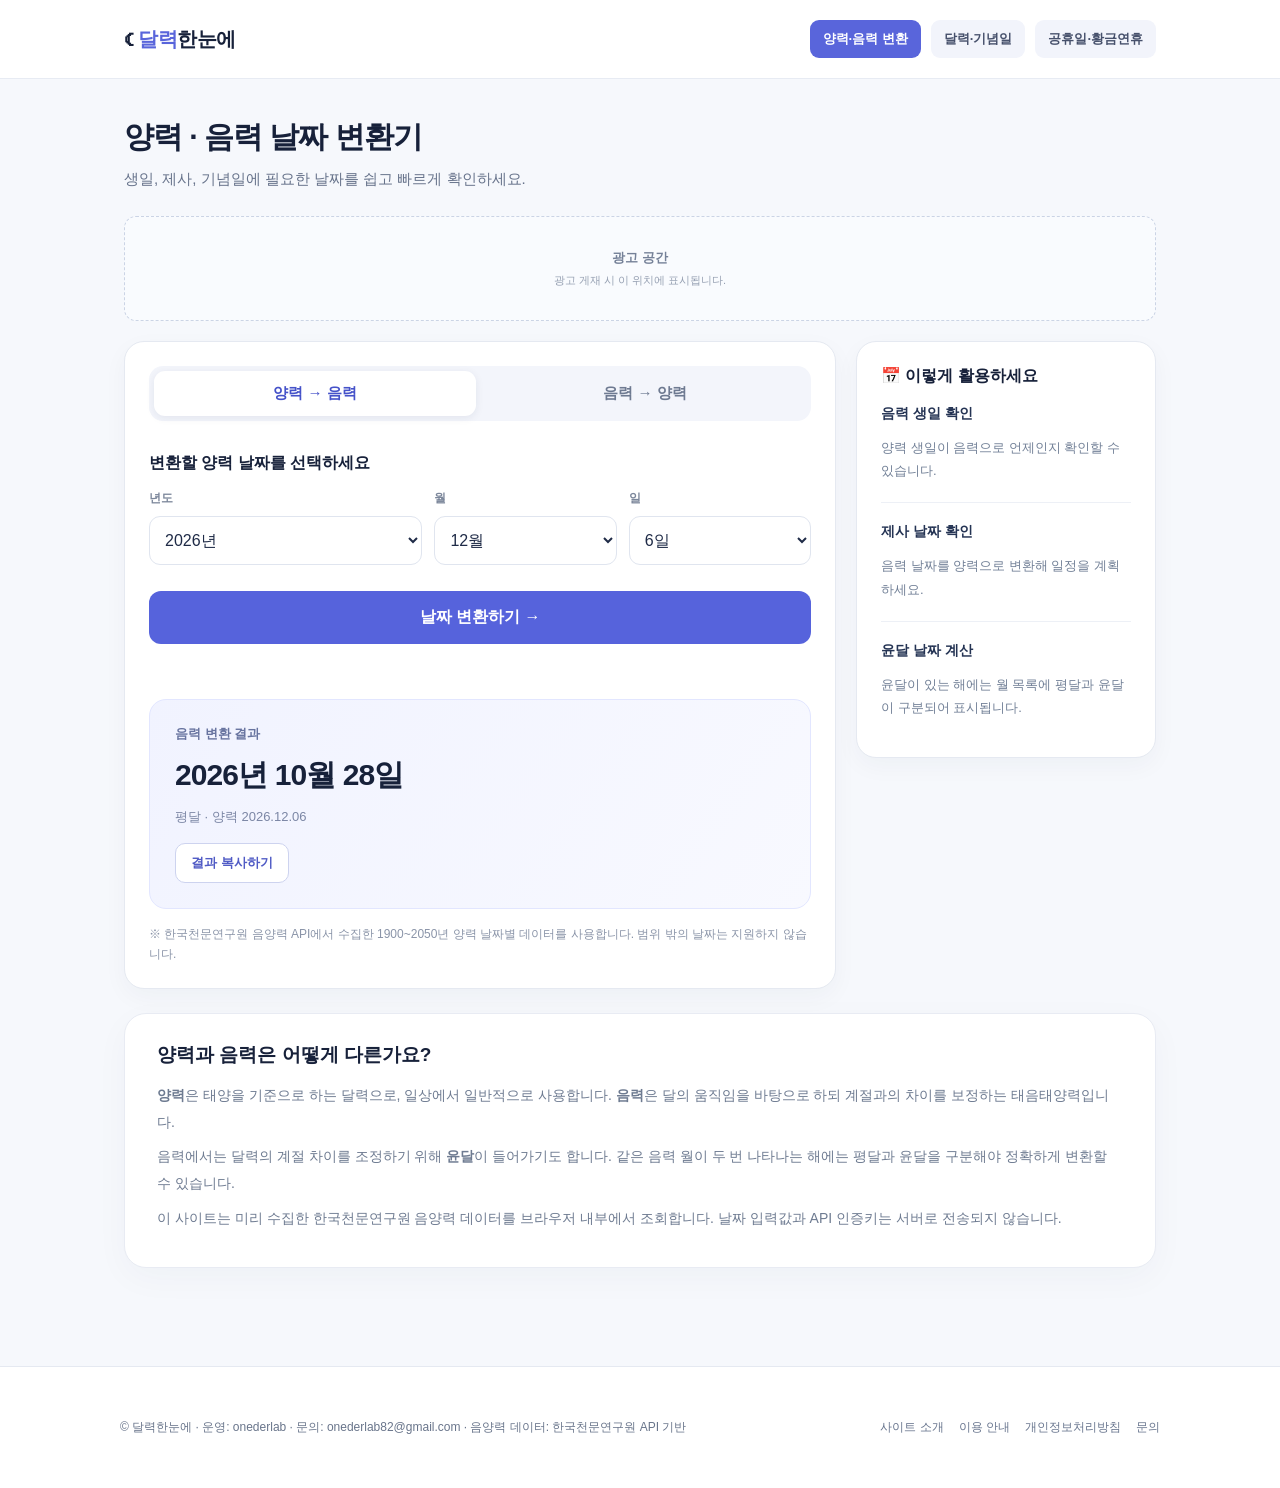
==== index.html @ ec9d04df "Add files via upload" ====
<!DOCTYPE html>

<html lang="ko"><head><meta charset="utf-8"/><meta content="width=device-width, initial-scale=1" name="viewport"/><meta content="#f6f8fc" name="theme-color"/><meta content="양력과 음력을 간편하게 변환하세요. 윤달을 포함한 음력 날짜 변환, 결과 복사 기능을 무료로 제공합니다." name="description"/><title>달력한눈에 | 양력 음력 변환기</title><link href="assets/index.css" rel="stylesheet"/><link href="assets/site-info.css" rel="stylesheet"/><link href="favicon.svg" rel="icon" type="image/svg+xml"/>
<meta content="website" property="og:type"/><meta content="ko_KR" property="og:locale"/><meta content="달력한눈에" property="og:site_name"/><meta content="달력한눈에 | 양력 음력 변환기" property="og:title"/><meta content="양력과 음력을 간편하게 변환하세요. 윤달을 포함한 음력 날짜 변환, 결과 복사 기능을 무료로 제공합니다." property="og:description"/><link href="assets/shared-layout.css" rel="stylesheet"/><link rel="stylesheet" href="assets/mobile.css"></head><body><header><div class="nav"><div class="brand">☾ <i>달력</i>한눈에</div><nav aria-label="사이트 메뉴" class="site-menu"><a aria-current="page" class="active" href="index.html">양력·음력 변환</a><a href="calendar.html">달력·기념일</a><a href="holidays.html">공휴일·황금연휴</a></nav></div></header><main><section class="hero"><h1>양력 · 음력 날짜 변환기</h1><p>생일, 제사, 기념일에 필요한 날짜를 쉽고 빠르게 확인하세요.</p></section><aside aria-label="광고 영역" class="demo-ad"><strong>광고 공간</strong><small>광고 게재 시 이 위치에 표시됩니다.</small></aside><div class="layout"><section class="panel"><div class="tabs"><button aria-pressed="true" class="active" id="solarTab" type="button">양력 → 음력</button><button aria-pressed="false" id="lunarTab" type="button">음력 → 양력</button></div><div class="section-label" id="inputTitle">변환할 양력 날짜를 선택하세요</div><div class="fields"><div class="field"><label for="year">년도</label><select id="year"></select></div><div class="field"><label for="month">월</label><select id="month"></select></div><div class="field"><label for="day">일</label><select id="day"></select></div></div><div aria-live="polite" class="leap-help" hidden="" id="monthHelp"></div><button class="primary" id="convert" type="button">날짜 변환하기 →</button><div class="error" id="error" role="alert"></div><div aria-live="polite" class="result"><div class="small" id="resultLabel">음력 변환 결과</div><div class="date" id="resultDate">날짜를 선택해 주세요</div><div class="sub" id="resultSub">공식 데이터에 기록된 날짜를 확인할 수 있습니다.</div><button class="copy" id="copy" type="button">결과 복사하기</button></div><div class="notice">※ 한국천문연구원 음양력 API에서 수집한 1900~2050년 양력 날짜별 데이터를 사용합니다. 범위 밖의 날짜는 지원하지 않습니다.</div></section><aside class="aside"><h3>📅 이렇게 활용하세요</h3><div class="fact">음력 생일 확인</div><p>양력 생일이 음력으로 언제인지 확인할 수 있습니다.</p><div class="line"></div><div class="fact">제사 날짜 확인</div><p>음력 날짜를 양력으로 변환해 일정을 계획하세요.</p><div class="line"></div><div class="fact">윤달 날짜 계산</div><p>윤달이 있는 해에는 월 목록에 평달과 윤달이 구분되어 표시됩니다.</p></aside></div><section class="info"><h2>양력과 음력은 어떻게 다른가요?</h2><p><strong>양력</strong>은 태양을 기준으로 하는 달력으로, 일상에서 일반적으로 사용합니다. <strong>음력</strong>은 달의 움직임을 바탕으로 하되 계절과의 차이를 보정하는 태음태양력입니다.</p><p>음력에서는 달력의 계절 차이를 조정하기 위해 <strong>윤달</strong>이 들어가기도 합니다. 같은 음력 월이 두 번 나타나는 해에는 평달과 윤달을 구분해야 정확하게 변환할 수 있습니다.</p><p>이 사이트는 미리 수집한 한국천문연구원 음양력 데이터를 브라우저 내부에서 조회합니다. 날짜 입력값과 API 인증키는 서버로 전송되지 않습니다.</p></section></main><footer class="site-footer"><div class="footer-inner"><span>© 달력한눈에 · 운영: onederlab · 문의: onederlab82@gmail.com · 음양력 데이터: 한국천문연구원 API 기반</span><nav aria-label="사이트 정보"><a href="about.html">사이트 소개</a><a href="guide.html">이용 안내</a><a href="privacy.html">개인정보처리방침</a><a href="contact.html">문의</a></nav></div></footer><script defer="True" src="assets/lunar-data.js"></script><script defer="True" src="assets/index.js"></script></body></html>
---- assets/index.css ----
:root{font-family:Pretendard,"Noto Sans KR",-apple-system,BlinkMacSystemFont,"Segoe UI",sans-serif;color:#17213a;background:#f6f8fc}*{box-sizing:border-box}body{margin:0}header{background:#fff;border-bottom:1px solid #e7ebf3}.nav{max-width:1020px;margin:auto;padding:18px 24px;display:flex;align-items:center;justify-content:space-between}.brand{font-size:20px;font-weight:850;letter-spacing:-.8px}.brand i{font-style:normal;color:#5965db}.tag{font-size:12px;color:#7c879e;background:#f2f4fb;padding:7px 11px;border-radius:99px}main{max-width:1020px;margin:auto;padding:54px 24px 90px}.eyebrow{color:#5965db;font-size:13px;font-weight:800;letter-spacing:1.5px}.hero{text-align:center}.hero h1{font-size:clamp(29px,4.4vw,45px);line-height:1.25;letter-spacing:-1.7px;margin:14px 0}.hero p{color:#748096;margin:0 0 36px;font-size:15px}.layout{display:grid;grid-template-columns:minmax(0,1fr) 270px;gap:22px}.panel,.aside,.info{background:white;border:1px solid #e8ebf3;border-radius:22px;box-shadow:0 10px 34px rgba(35,46,88,.035)}.panel{padding:30px}.tabs{display:flex;gap:8px;padding:5px;background:#f3f5fb;border-radius:14px}.tabs button{flex:1;border:0;background:transparent;color:#6e7a91;font-size:15px;font-weight:750;padding:13px 8px;border-radius:11px;cursor:pointer}.tabs button.active{background:#fff;color:#4552c9;box-shadow:0 2px 9px rgba(31,41,77,.08)}.section-label{font-weight:800;font-size:16px;margin:32px 0 16px}.fields{display:grid;grid-template-columns:1.5fr 1fr 1fr;gap:12px}.field label{display:block;font-size:12px;color:#7c879b;font-weight:700;margin-bottom:9px}.field select,.field input{width:100%;border:1px solid #e0e5ef;background:#fff;border-radius:11px;padding:14px 11px;color:#1f2b47;font-size:16px;outline:none}.field select:focus,.field input:focus{border-color:#6873e8;box-shadow:0 0 0 3px #e8eafd}.options[hidden]{display:none!important}.options{margin-top:18px;display:flex;gap:10px;align-items:center;color:#5b6780;font-size:14px}.leap-help{margin-top:8px;font-size:12px;color:#7b86a5}.leap-help[hidden]{display:none!important}.options input{accent-color:#5965db;width:17px;height:17px}.primary{width:100%;background:#5663dc;border:0;border-radius:12px;padding:16px;color:white;font-size:16px;font-weight:800;cursor:pointer;margin-top:26px}.primary:hover{background:#4652c8}.result{background:linear-gradient(125deg,#f1f3ff,#f8f9ff);border:1px solid #e2e6ff;border-radius:17px;padding:25px;margin-top:24px}.result .small{font-size:13px;color:#6874a0;font-weight:700}.result .date{font-size:clamp(23px,3vw,30px);font-weight:850;letter-spacing:-.9px;margin:12px 0}.result .sub{font-size:13px;color:#7b86a5}.copy{border:1px solid #cdd3ef;color:#505bc5;background:#fff;padding:10px 15px;border-radius:10px;font-weight:700;margin-top:17px;cursor:pointer}.aside{padding:24px}.aside h3{margin:0 0 18px;font-size:16px}.aside p{font-size:13px;line-height:1.8;color:#728097}.aside .line{height:1px;background:#edf0f6;margin:20px 0}.aside .fact{font-weight:800;color:#253454;font-size:14px}.ad{margin-top:24px;border:1px dashed #d5dce8;background:#fafbfe;border-radius:12px;padding:30px 8px;text-align:center;color:#a1aabb;font-size:12px}.info{margin-top:24px;padding:28px 32px}.info h2{font-size:19px;margin:0 0 14px}.info p{font-size:14px;line-height:1.9;color:#6e7b91;margin:8px 0}.notice{font-size:12px;color:#8a94a8;margin-top:15px;line-height:1.7}.error{color:#c13b48;font-size:13px;margin-top:13px;min-height:18px}footer{text-align:center;color:#a1aabb;font-size:12px;padding:28px}@media(max-width:740px){main{padding:36px 16px 60px}.nav{padding:16px}.layout{grid-template-columns:1fr}.panel{padding:20px}.aside{padding:22px}.hero p{font-size:13px}.fields{gap:7px}.field select,.field input{padding:13px 6px;font-size:15px}.tag{display:none}}

.site-menu{display:flex;gap:10px;flex-wrap:wrap}.site-menu a{color:#47516c;text-decoration:none;font-size:13px;font-weight:700;padding:9px 11px;border-radius:9px;background:#f2f4fb}.site-menu a:hover{background:#e5eafa}@media(max-width:650px){.nav{flex-wrap:wrap;gap:10px}.site-menu{width:100%}}
---- assets/site-info.css ----
.site-footer{margin-top:28px;background:#fff;border-top:1px solid #e5e9f1;color:#69758b;font-size:12px}
.footer-inner{max-width:1080px;margin:auto;padding:24px 20px;display:flex;align-items:center;justify-content:space-between;gap:15px;flex-wrap:wrap}
.site-footer nav{display:flex;gap:15px;flex-wrap:wrap}.site-footer a{color:#68758e;text-decoration:none}.site-footer a:hover{text-decoration:underline;color:#4856c7}
.demo-ad{margin:20px 0;border:1px dashed #cbd4e5;border-radius:12px;background:#f9fbfe;min-height:105px;display:flex;align-items:center;justify-content:center;flex-direction:column;gap:6px;color:#758198;font-size:13px;text-align:center;padding:16px}
.demo-ad small{font-size:11px;color:#96a0b2}.info-page{max-width:880px;margin:38px auto 72px;padding:0 20px}
.info-page article{background:#fff;border:1px solid #e5e9f1;border-radius:18px;padding:30px;line-height:1.85;color:#35425b}
.info-page h1{margin:0 0 10px;font-size:29px;color:#17213a}.info-page h2{margin-top:30px;font-size:19px;color:#1c2b4a}
.info-page p,.info-page li{font-size:15px}.info-page .notice{background:#f4f6ff;border-radius:10px;padding:12px 16px;font-size:13px;color:#5965a0}
.info-page a{color:#4856c7}@media(max-width:600px){.info-page article{padding:20px}.info-page h1{font-size:24px}}
---- assets/shared-layout.css ----
/* Shared design tokens and geometry across both tools */
:root{--site-width:1080px;--site-accent:#5965db;--site-border:#e5e9f1;--site-card-radius:20px}
header .nav{width:100%;max-width:var(--site-width);margin:0 auto;padding:18px 24px;min-height:78px;display:flex;align-items:center;justify-content:space-between;gap:16px;flex-wrap:wrap}
header .brand{font-size:20px;font-weight:850;letter-spacing:-.6px;white-space:nowrap}
header .site-menu{display:flex;gap:10px;align-items:center;flex-wrap:wrap}
header .site-menu a{display:inline-flex;align-items:center;justify-content:center;text-decoration:none;color:#47516c;font-size:13px;font-weight:700;padding:10px 13px;background:#f2f4fb;border-radius:9px;min-height:38px;transition:background .15s,color .15s}
header .site-menu a:hover{background:#e6eafd}
header .site-menu a.active,header .site-menu a[aria-current="page"]{color:#fff;background:var(--site-accent)}
main{width:100%;max-width:var(--site-width);margin:0 auto;padding:38px 24px 70px}
main .hero,main .intro{text-align:left;margin:0 0 24px}
main .hero h1,main .intro h1{font-size:30px;line-height:1.3;letter-spacing:-1px;margin:0 0 10px;font-weight:850}
main .hero p,main .intro p{font-size:15px;color:#67738b;line-height:1.7;margin:0}
main .layout{display:grid;grid-template-columns:minmax(0,1fr) 300px;gap:20px;align-items:start}
main .panel,main .aside,main .side{border-radius:var(--site-card-radius);border:1px solid var(--site-border);box-shadow:0 8px 25px #1a31500a}
main .panel{padding:24px}
main .aside,main .side{padding:24px}
.site-footer .footer-inner{max-width:var(--site-width)}
@media(max-width:800px){main .layout{grid-template-columns:minmax(0,1fr)}}
@media(max-width:600px){header .nav{padding:14px 16px;gap:12px}header .site-menu{width:100%}header .site-menu a{flex:1;padding:10px 8px}main{padding:28px 16px 55px}main .panel,main .aside,main .side{padding:17px}main .hero h1,main .intro h1{font-size:26px}}

/* v6: one global visual system, applied after page-specific CSS. */
:root{font-family:Pretendard,"Noto Sans KR",-apple-system,BlinkMacSystemFont,"Segoe UI",sans-serif;color:#17213a;background:#f6f8fc}
*,*::before,*::after{box-sizing:border-box}
html{font-family:inherit}body{margin:0;font-family:inherit;color:#17213a;background:#f6f8fc}
header{background:#fff;border-bottom:1px solid #e7ebf3}
header .nav{max-width:1080px;padding:18px 24px;min-height:78px;gap:16px}
header .brand{font-family:inherit;font-size:20px;font-weight:850;letter-spacing:-.6px;line-height:1.3}
header .brand i{font-style:normal;color:#5965db}
header .site-menu{gap:10px}
header .site-menu a{font-family:inherit;font-size:13px;font-weight:700;padding:10px 13px;min-height:38px;line-height:18px}
main,main.holidays-page{display:block;width:100%;max-width:1080px;margin:0 auto;padding:38px 24px 70px}
main .hero,main .intro,main.holidays-page .intro{margin:0 0 24px;text-align:left}
main .hero h1,main .intro h1,main.holidays-page .intro h1{font-family:inherit;font-size:30px;line-height:1.3;letter-spacing:-1px;margin:0 0 10px;font-weight:850}
main .hero p,main .intro p,main.holidays-page .intro p{font-family:inherit;font-size:15px;color:#67738b;line-height:1.7;margin:0}
main .panel,main.holidays-page .panel{background:#fff;border:1px solid #e5e9f1;border-radius:20px;box-shadow:0 8px 25px #1a31500a;padding:24px}
main.holidays-page>.panel{margin-bottom:20px}
main.holidays-page>.notice{margin:0 0 20px}
main.holidays-page .holiday-ad{margin:0 0 20px;min-height:105px}
.site-footer{font-family:inherit}
@media(max-width:600px){header .nav{padding:14px 16px;gap:12px}header .site-menu{width:100%}header .site-menu a{flex:1;padding:10px 8px}main,main.holidays-page{padding:28px 16px 55px}main .panel,main.holidays-page .panel{padding:17px}main .hero h1,main .intro h1,main.holidays-page .intro h1{font-size:26px}}
---- assets/mobile.css ----
/* v9 mobile responsiveness: loaded after shared-layout.css on every page */
html{overflow-x:clip;-webkit-text-size-adjust:100%}
body{min-width:0;overflow-wrap:break-word}
img,svg,canvas{max-width:100%}
button,select,input{max-width:100%}
button,select{touch-action:manipulation}
:focus-visible{outline:3px solid #5965db;outline-offset:2px}
@media(max-width:800px){
 main .layout{grid-template-columns:minmax(0,1fr)}
 .footer-inner{align-items:flex-start}
}
@media(max-width:600px){
 header .nav{padding:12px 14px;min-height:0;gap:12px}
 header .brand{font-size:19px}
 header .site-menu{display:grid;grid-template-columns:repeat(3,minmax(0,1fr));gap:6px;width:100%;align-items:stretch}
 header .site-menu a{min-width:0;padding:10px 4px;min-height:44px;font-size:clamp(10px,2.75vw,12px);line-height:1.35;text-align:center;white-space:normal}
 main,main.holidays-page{padding:24px 12px 48px}
 main .hero,main .intro,main.holidays-page .intro{margin-bottom:18px}
 main .hero h1,main .intro h1,main.holidays-page .intro h1{font-size:clamp(23px,6vw,27px);letter-spacing:-.7px}
 main .hero p,main .intro p,main.holidays-page .intro p{font-size:13px}
 main .panel,main.holidays-page .panel,main .aside,main .side{padding:16px;border-radius:15px}
 main .layout{gap:14px}
 .demo-ad,main.holidays-page .holiday-ad{margin:16px 0;min-height:76px;padding:12px}
 .footer-inner{padding:20px 14px;gap:12px;line-height:1.7}
 .footer-inner nav{display:flex;flex-wrap:wrap;gap:9px 14px}
 /* Converter */
 .fields{grid-template-columns:minmax(0,1.35fr) minmax(0,1fr) minmax(0,1fr);gap:7px}
 .field{min-width:0}
 .field select,.field input{min-width:0;width:100%;font-size:16px;padding:12px 5px}
 .field label{margin-bottom:6px}
 .tabs button{min-width:0;font-size:13px;padding:12px 5px;min-height:44px}
 .section-label{margin:22px 0 12px;font-size:14px}
 .primary{min-height:46px}
 .result{padding:18px 14px;margin-top:18px}
 .result .date{font-size:clamp(19px,5.5vw,26px);overflow-wrap:anywhere}
 .info{padding:19px 16px;margin-top:16px}
 /* Calendar: preserve seven columns while making text readable */
 .toolbar{display:flex;flex-direction:column;align-items:stretch;gap:12px}
 .months{width:100%;justify-content:space-between;gap:4px}
 .date-jump{min-width:0;justify-content:center;gap:5px}
 .date-jump select{font-size:14px;padding:9px 5px;min-width:0;max-width:112px}
 .months>button{min-width:40px;min-height:44px;padding:8px 10px;flex-shrink:0}
 .controls{justify-content:space-between;width:100%}
 .controls button,.controls select{min-height:44px}
 .weekdays,.days{gap:2px}
 .weekday{font-size:11px;padding:8px 0}
 .day,.empty{min-width:0;min-height:76px;border-radius:6px}
 .day{padding:5px 3px;gap:3px;overflow:hidden}
 .day.selected{padding:4px 2px}
 .day .main-date{font-size:13px}
 .day .sub-date{font-size:9px;line-height:1.15;overflow-wrap:anywhere}
 .day .event-tag{font-size:9px;padding:2px;line-height:1.2}
 .holiday-tag{font-size:9px;line-height:1.15;overflow-wrap:anywhere}
 .all-events-list{grid-template-columns:minmax(0,1fr)}
 .all-event{min-width:0;padding:10px;flex-wrap:wrap}
 .all-event-actions{flex-wrap:wrap}
 /* Holiday overview */
 .holiday-head{gap:10px;align-items:flex-start}
 .holiday-summary{font-size:13px}
 .gold-grid,.month-grid{grid-template-columns:minmax(0,1fr)}
 .gold-card,.month-card{min-width:0;padding:14px}
 .gold-card h3{font-size:17px}
 .gold-card .range{font-size:13px;overflow-wrap:anywhere}
 .section-heading h2{font-size:19px}
 .info-page{margin:22px auto 45px;padding:0 12px}
 .info-page article{padding:18px 15px}
}
@media(max-width:360px){
 header .site-menu a{font-size:10px;padding:9px 2px}
 main,main.holidays-page{padding-left:9px;padding-right:9px}
 main .panel,main.holidays-page .panel{padding:11px}
 .day,.empty{min-height:72px}
 .day .main-date{font-size:12px}
 .day .sub-date,.holiday-tag{font-size:8px}
 .date-jump select{max-width:100px;padding:8px 3px}
}
@media(prefers-reduced-motion:reduce){*,*::before,*::after{scroll-behavior:auto!important;transition:none!important}}
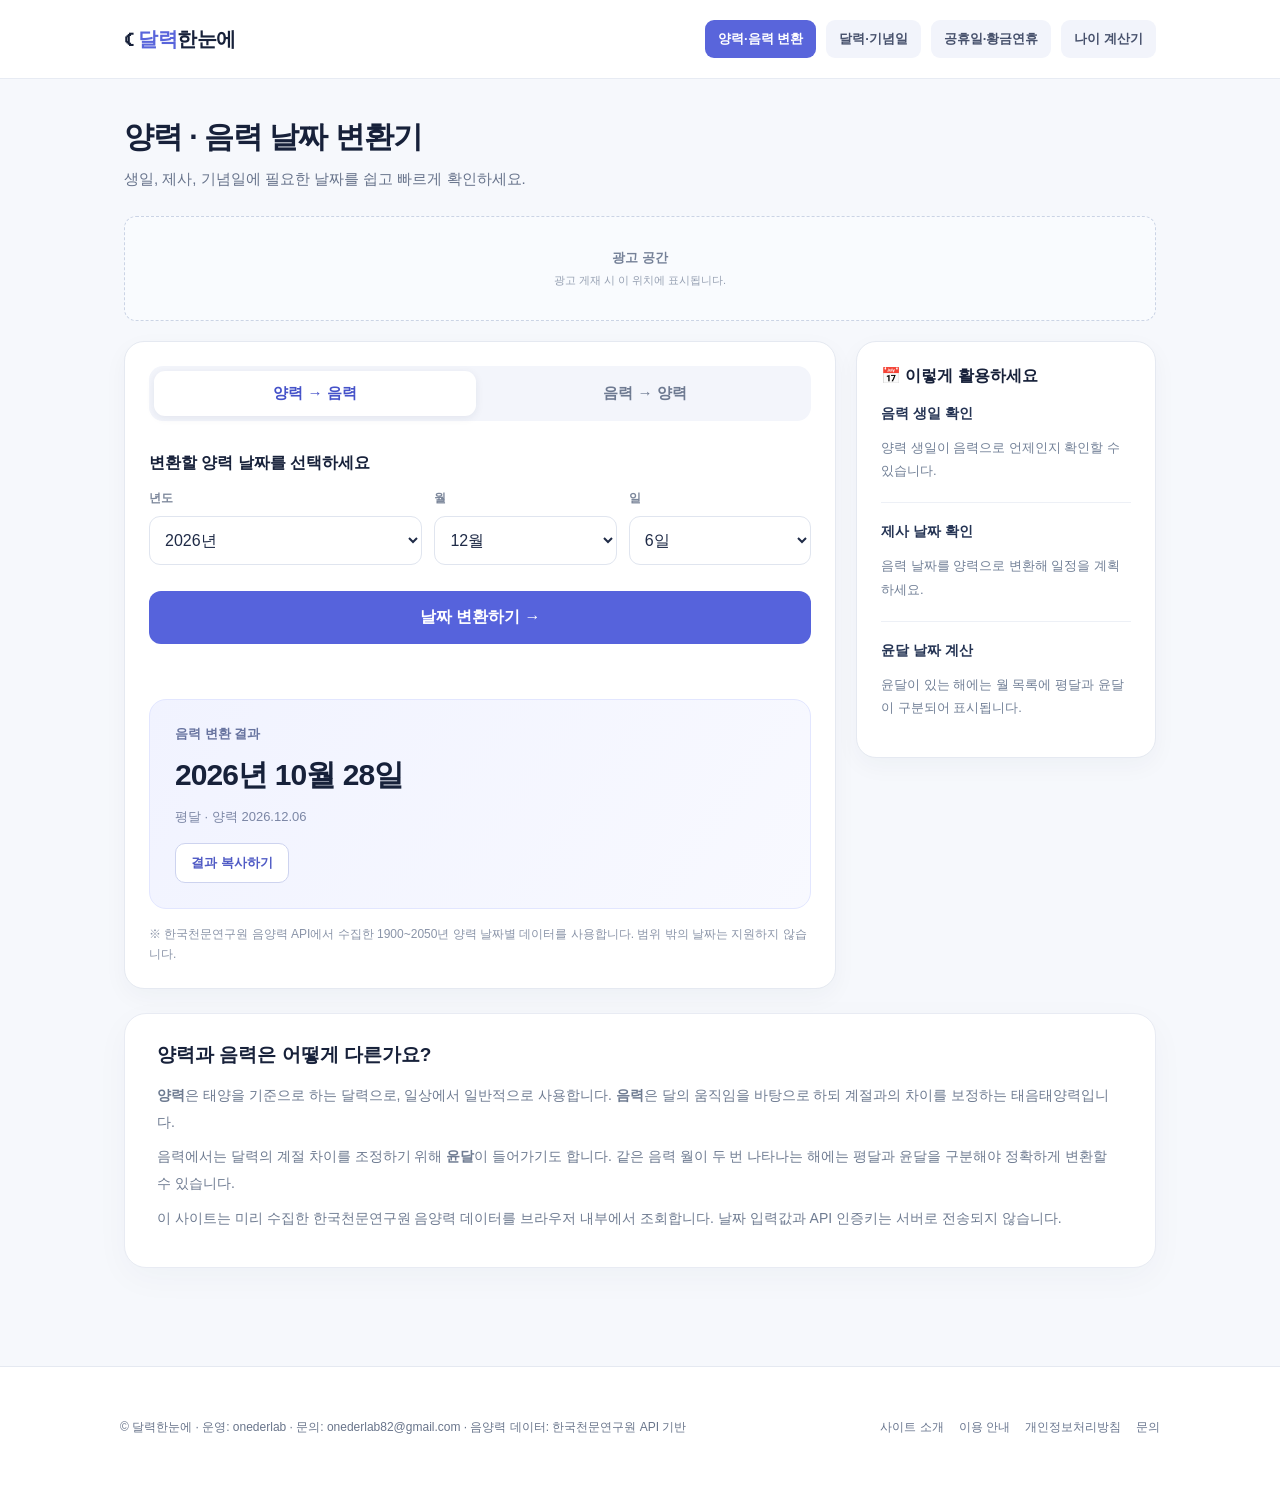
==== commit c8a4fd1f: "Add files via upload" ====
--- a/index.html
+++ b/index.html
@@ -1,4 +1,4 @@
 <!DOCTYPE html>
 
 <html lang="ko"><head><meta charset="utf-8"/><meta content="width=device-width, initial-scale=1" name="viewport"/><meta content="#f6f8fc" name="theme-color"/><meta content="양력과 음력을 간편하게 변환하세요. 윤달을 포함한 음력 날짜 변환, 결과 복사 기능을 무료로 제공합니다." name="description"/><title>달력한눈에 | 양력 음력 변환기</title><link href="assets/index.css" rel="stylesheet"/><link href="assets/site-info.css" rel="stylesheet"/><link href="favicon.svg" rel="icon" type="image/svg+xml"/>
-<meta content="website" property="og:type"/><meta content="ko_KR" property="og:locale"/><meta content="달력한눈에" property="og:site_name"/><meta content="달력한눈에 | 양력 음력 변환기" property="og:title"/><meta content="양력과 음력을 간편하게 변환하세요. 윤달을 포함한 음력 날짜 변환, 결과 복사 기능을 무료로 제공합니다." property="og:description"/><link href="assets/shared-layout.css" rel="stylesheet"/><link rel="stylesheet" href="assets/mobile.css"></head><body><header><div class="nav"><div class="brand">☾ <i>달력</i>한눈에</div><nav aria-label="사이트 메뉴" class="site-menu"><a aria-current="page" class="active" href="index.html">양력·음력 변환</a><a href="calendar.html">달력·기념일</a><a href="holidays.html">공휴일·황금연휴</a></nav></div></header><main><section class="hero"><h1>양력 · 음력 날짜 변환기</h1><p>생일, 제사, 기념일에 필요한 날짜를 쉽고 빠르게 확인하세요.</p></section><aside aria-label="광고 영역" class="demo-ad"><strong>광고 공간</strong><small>광고 게재 시 이 위치에 표시됩니다.</small></aside><div class="layout"><section class="panel"><div class="tabs"><button aria-pressed="true" class="active" id="solarTab" type="button">양력 → 음력</button><button aria-pressed="false" id="lunarTab" type="button">음력 → 양력</button></div><div class="section-label" id="inputTitle">변환할 양력 날짜를 선택하세요</div><div class="fields"><div class="field"><label for="year">년도</label><select id="year"></select></div><div class="field"><label for="month">월</label><select id="month"></select></div><div class="field"><label for="day">일</label><select id="day"></select></div></div><div aria-live="polite" class="leap-help" hidden="" id="monthHelp"></div><button class="primary" id="convert" type="button">날짜 변환하기 →</button><div class="error" id="error" role="alert"></div><div aria-live="polite" class="result"><div class="small" id="resultLabel">음력 변환 결과</div><div class="date" id="resultDate">날짜를 선택해 주세요</div><div class="sub" id="resultSub">공식 데이터에 기록된 날짜를 확인할 수 있습니다.</div><button class="copy" id="copy" type="button">결과 복사하기</button></div><div class="notice">※ 한국천문연구원 음양력 API에서 수집한 1900~2050년 양력 날짜별 데이터를 사용합니다. 범위 밖의 날짜는 지원하지 않습니다.</div></section><aside class="aside"><h3>📅 이렇게 활용하세요</h3><div class="fact">음력 생일 확인</div><p>양력 생일이 음력으로 언제인지 확인할 수 있습니다.</p><div class="line"></div><div class="fact">제사 날짜 확인</div><p>음력 날짜를 양력으로 변환해 일정을 계획하세요.</p><div class="line"></div><div class="fact">윤달 날짜 계산</div><p>윤달이 있는 해에는 월 목록에 평달과 윤달이 구분되어 표시됩니다.</p></aside></div><section class="info"><h2>양력과 음력은 어떻게 다른가요?</h2><p><strong>양력</strong>은 태양을 기준으로 하는 달력으로, 일상에서 일반적으로 사용합니다. <strong>음력</strong>은 달의 움직임을 바탕으로 하되 계절과의 차이를 보정하는 태음태양력입니다.</p><p>음력에서는 달력의 계절 차이를 조정하기 위해 <strong>윤달</strong>이 들어가기도 합니다. 같은 음력 월이 두 번 나타나는 해에는 평달과 윤달을 구분해야 정확하게 변환할 수 있습니다.</p><p>이 사이트는 미리 수집한 한국천문연구원 음양력 데이터를 브라우저 내부에서 조회합니다. 날짜 입력값과 API 인증키는 서버로 전송되지 않습니다.</p></section></main><footer class="site-footer"><div class="footer-inner"><span>© 달력한눈에 · 운영: onederlab · 문의: onederlab82@gmail.com · 음양력 데이터: 한국천문연구원 API 기반</span><nav aria-label="사이트 정보"><a href="about.html">사이트 소개</a><a href="guide.html">이용 안내</a><a href="privacy.html">개인정보처리방침</a><a href="contact.html">문의</a></nav></div></footer><script defer="True" src="assets/lunar-data.js"></script><script defer="True" src="assets/index.js"></script></body></html>
+<meta content="website" property="og:type"/><meta content="ko_KR" property="og:locale"/><meta content="달력한눈에" property="og:site_name"/><meta content="달력한눈에 | 양력 음력 변환기" property="og:title"/><meta content="양력과 음력을 간편하게 변환하세요. 윤달을 포함한 음력 날짜 변환, 결과 복사 기능을 무료로 제공합니다." property="og:description"/><link href="assets/shared-layout.css" rel="stylesheet"/><link rel="stylesheet" href="assets/mobile.css"></head><body><header><div class="nav"><div class="brand">☾ <i>달력</i>한눈에</div><nav aria-label="사이트 메뉴" class="site-menu"><a aria-current="page" class="active" href="index.html">양력·음력 변환</a><a href="calendar.html">달력·기념일</a><a href="holidays.html">공휴일·황금연휴</a><a href="age.html">나이 계산기</a></nav></div></header><main><section class="hero"><h1>양력 · 음력 날짜 변환기</h1><p>생일, 제사, 기념일에 필요한 날짜를 쉽고 빠르게 확인하세요.</p></section><aside aria-label="광고 영역" class="demo-ad"><strong>광고 공간</strong><small>광고 게재 시 이 위치에 표시됩니다.</small></aside><div class="layout"><section class="panel"><div class="tabs"><button aria-pressed="true" class="active" id="solarTab" type="button">양력 → 음력</button><button aria-pressed="false" id="lunarTab" type="button">음력 → 양력</button></div><div class="section-label" id="inputTitle">변환할 양력 날짜를 선택하세요</div><div class="fields"><div class="field"><label for="year">년도</label><select id="year"></select></div><div class="field"><label for="month">월</label><select id="month"></select></div><div class="field"><label for="day">일</label><select id="day"></select></div></div><div aria-live="polite" class="leap-help" hidden="" id="monthHelp"></div><button class="primary" id="convert" type="button">날짜 변환하기 →</button><div class="error" id="error" role="alert"></div><div aria-live="polite" class="result"><div class="small" id="resultLabel">음력 변환 결과</div><div class="date" id="resultDate">날짜를 선택해 주세요</div><div class="sub" id="resultSub">공식 데이터에 기록된 날짜를 확인할 수 있습니다.</div><button class="copy" id="copy" type="button">결과 복사하기</button></div><div class="notice">※ 한국천문연구원 음양력 API에서 수집한 1900~2050년 양력 날짜별 데이터를 사용합니다. 범위 밖의 날짜는 지원하지 않습니다.</div></section><aside class="aside"><h3>📅 이렇게 활용하세요</h3><div class="fact">음력 생일 확인</div><p>양력 생일이 음력으로 언제인지 확인할 수 있습니다.</p><div class="line"></div><div class="fact">제사 날짜 확인</div><p>음력 날짜를 양력으로 변환해 일정을 계획하세요.</p><div class="line"></div><div class="fact">윤달 날짜 계산</div><p>윤달이 있는 해에는 월 목록에 평달과 윤달이 구분되어 표시됩니다.</p></aside></div><section class="info"><h2>양력과 음력은 어떻게 다른가요?</h2><p><strong>양력</strong>은 태양을 기준으로 하는 달력으로, 일상에서 일반적으로 사용합니다. <strong>음력</strong>은 달의 움직임을 바탕으로 하되 계절과의 차이를 보정하는 태음태양력입니다.</p><p>음력에서는 달력의 계절 차이를 조정하기 위해 <strong>윤달</strong>이 들어가기도 합니다. 같은 음력 월이 두 번 나타나는 해에는 평달과 윤달을 구분해야 정확하게 변환할 수 있습니다.</p><p>이 사이트는 미리 수집한 한국천문연구원 음양력 데이터를 브라우저 내부에서 조회합니다. 날짜 입력값과 API 인증키는 서버로 전송되지 않습니다.</p></section></main><footer class="site-footer"><div class="footer-inner"><span>© 달력한눈에 · 운영: onederlab · 문의: onederlab82@gmail.com · 음양력 데이터: 한국천문연구원 API 기반</span><nav aria-label="사이트 정보"><a href="about.html">사이트 소개</a><a href="guide.html">이용 안내</a><a href="privacy.html">개인정보처리방침</a><a href="contact.html">문의</a></nav></div></footer><script defer="True" src="assets/lunar-data.js"></script><script defer="True" src="assets/index.js"></script></body></html>
--- a/assets/mobile.css
+++ b/assets/mobile.css
@@ -12,7 +12,7 @@
 @media(max-width:600px){
  header .nav{padding:12px 14px;min-height:0;gap:12px}
  header .brand{font-size:19px}
- header .site-menu{display:grid;grid-template-columns:repeat(3,minmax(0,1fr));gap:6px;width:100%;align-items:stretch}
+ header .site-menu{display:grid;grid-template-columns:repeat(2,minmax(0,1fr));gap:6px;width:100%;align-items:stretch}
  header .site-menu a{min-width:0;padding:10px 4px;min-height:44px;font-size:clamp(10px,2.75vw,12px);line-height:1.35;text-align:center;white-space:normal}
  main,main.holidays-page{padding:24px 12px 48px}
  main .hero,main .intro,main.holidays-page .intro{margin-bottom:18px}
@@ -47,8 +47,8 @@
  .day,.empty{min-width:0;min-height:76px;border-radius:6px}
  .day{padding:5px 3px;gap:3px;overflow:hidden}
  .day.selected{padding:4px 2px}
- .day .main-date{font-size:13px}
- .day .sub-date{font-size:9px;line-height:1.15;overflow-wrap:anywhere}
+ .day .main-date{font-size:clamp(15px,4.5vw,19px);line-height:1.2;font-weight:850}
+ .day .sub-date{font-size:clamp(9px,2.5vw,11px);line-height:1.15;overflow-wrap:anywhere}
  .day .event-tag{font-size:9px;padding:2px;line-height:1.2}
  .holiday-tag{font-size:9px;line-height:1.15;overflow-wrap:anywhere}
  .all-events-list{grid-template-columns:minmax(0,1fr)}
@@ -70,8 +70,27 @@
  main,main.holidays-page{padding-left:9px;padding-right:9px}
  main .panel,main.holidays-page .panel{padding:11px}
  .day,.empty{min-height:72px}
- .day .main-date{font-size:12px}
- .day .sub-date,.holiday-tag{font-size:8px}
+ .day .main-date{font-size:15px}
+ .day .sub-date,.holiday-tag{font-size:9px}
  .date-jump select{max-width:100px;padding:8px 3px}
 }
 @media(prefers-reduced-motion:reduce){*,*::before,*::after{scroll-behavior:auto!important;transition:none!important}}
+
+/* v12: compact, legible seven-column calendar on narrow screens */
+@media(max-width:600px){
+ .weekdays,.days{gap:3px}
+ .day,.empty{min-height:83px}
+ .day{padding:7px 3px;gap:3px}
+ .day.selected{padding:6px 2px}
+ .day .main-date{font-size:clamp(15px,4.5vw,19px)!important;font-weight:850;line-height:1.2}
+ .day .sub-date{font-size:10px;line-height:1.2}
+ .day .event-tag,.holiday-tag{font-size:9px;line-height:1.2}
+ header .site-menu a{font-size:12px;min-height:44px}
+}
+@media(max-width:360px){
+ .weekdays,.days{gap:2px}
+ .day,.empty{min-height:79px}
+ .day{padding:6px 2px}
+ .day .main-date{font-size:15px!important}
+ header .site-menu a{font-size:11px}
+}
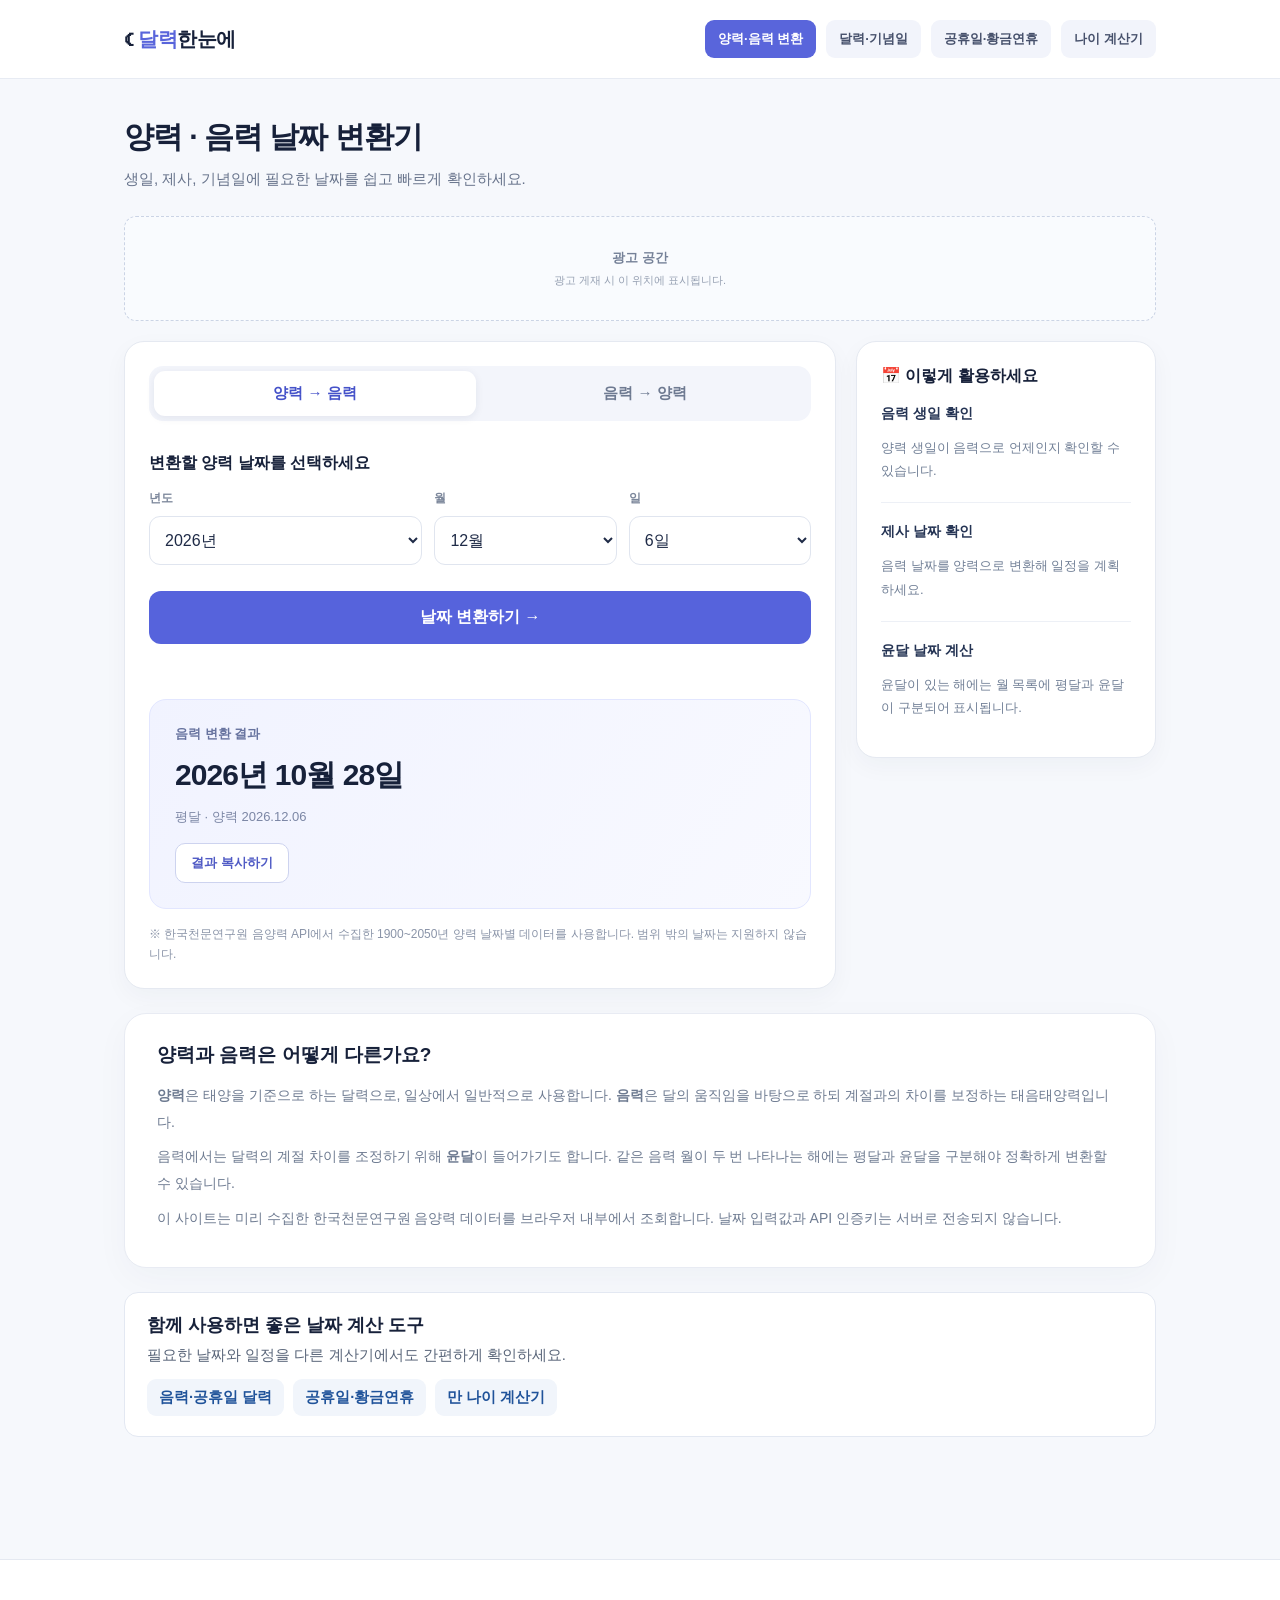
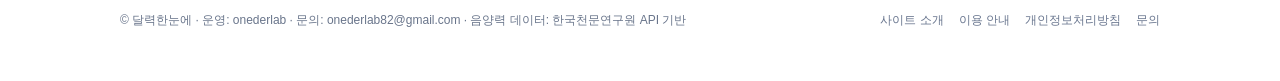
==== commit 0eb05ed8: "Add files via upload" ====
--- a/index.html
+++ b/index.html
@@ -1,4 +1,4 @@
 <!DOCTYPE html>
 
-<html lang="ko"><head><meta charset="utf-8"/><meta content="width=device-width, initial-scale=1" name="viewport"/><meta content="#f6f8fc" name="theme-color"/><meta content="양력과 음력을 간편하게 변환하세요. 윤달을 포함한 음력 날짜 변환, 결과 복사 기능을 무료로 제공합니다." name="description"/><title>달력한눈에 | 양력 음력 변환기</title><link href="assets/index.css" rel="stylesheet"/><link href="assets/site-info.css" rel="stylesheet"/><link href="favicon.svg" rel="icon" type="image/svg+xml"/>
-<meta content="website" property="og:type"/><meta content="ko_KR" property="og:locale"/><meta content="달력한눈에" property="og:site_name"/><meta content="달력한눈에 | 양력 음력 변환기" property="og:title"/><meta content="양력과 음력을 간편하게 변환하세요. 윤달을 포함한 음력 날짜 변환, 결과 복사 기능을 무료로 제공합니다." property="og:description"/><link href="assets/shared-layout.css" rel="stylesheet"/><link rel="stylesheet" href="assets/mobile.css"></head><body><header><div class="nav"><div class="brand">☾ <i>달력</i>한눈에</div><nav aria-label="사이트 메뉴" class="site-menu"><a aria-current="page" class="active" href="index.html">양력·음력 변환</a><a href="calendar.html">달력·기념일</a><a href="holidays.html">공휴일·황금연휴</a><a href="age.html">나이 계산기</a></nav></div></header><main><section class="hero"><h1>양력 · 음력 날짜 변환기</h1><p>생일, 제사, 기념일에 필요한 날짜를 쉽고 빠르게 확인하세요.</p></section><aside aria-label="광고 영역" class="demo-ad"><strong>광고 공간</strong><small>광고 게재 시 이 위치에 표시됩니다.</small></aside><div class="layout"><section class="panel"><div class="tabs"><button aria-pressed="true" class="active" id="solarTab" type="button">양력 → 음력</button><button aria-pressed="false" id="lunarTab" type="button">음력 → 양력</button></div><div class="section-label" id="inputTitle">변환할 양력 날짜를 선택하세요</div><div class="fields"><div class="field"><label for="year">년도</label><select id="year"></select></div><div class="field"><label for="month">월</label><select id="month"></select></div><div class="field"><label for="day">일</label><select id="day"></select></div></div><div aria-live="polite" class="leap-help" hidden="" id="monthHelp"></div><button class="primary" id="convert" type="button">날짜 변환하기 →</button><div class="error" id="error" role="alert"></div><div aria-live="polite" class="result"><div class="small" id="resultLabel">음력 변환 결과</div><div class="date" id="resultDate">날짜를 선택해 주세요</div><div class="sub" id="resultSub">공식 데이터에 기록된 날짜를 확인할 수 있습니다.</div><button class="copy" id="copy" type="button">결과 복사하기</button></div><div class="notice">※ 한국천문연구원 음양력 API에서 수집한 1900~2050년 양력 날짜별 데이터를 사용합니다. 범위 밖의 날짜는 지원하지 않습니다.</div></section><aside class="aside"><h3>📅 이렇게 활용하세요</h3><div class="fact">음력 생일 확인</div><p>양력 생일이 음력으로 언제인지 확인할 수 있습니다.</p><div class="line"></div><div class="fact">제사 날짜 확인</div><p>음력 날짜를 양력으로 변환해 일정을 계획하세요.</p><div class="line"></div><div class="fact">윤달 날짜 계산</div><p>윤달이 있는 해에는 월 목록에 평달과 윤달이 구분되어 표시됩니다.</p></aside></div><section class="info"><h2>양력과 음력은 어떻게 다른가요?</h2><p><strong>양력</strong>은 태양을 기준으로 하는 달력으로, 일상에서 일반적으로 사용합니다. <strong>음력</strong>은 달의 움직임을 바탕으로 하되 계절과의 차이를 보정하는 태음태양력입니다.</p><p>음력에서는 달력의 계절 차이를 조정하기 위해 <strong>윤달</strong>이 들어가기도 합니다. 같은 음력 월이 두 번 나타나는 해에는 평달과 윤달을 구분해야 정확하게 변환할 수 있습니다.</p><p>이 사이트는 미리 수집한 한국천문연구원 음양력 데이터를 브라우저 내부에서 조회합니다. 날짜 입력값과 API 인증키는 서버로 전송되지 않습니다.</p></section></main><footer class="site-footer"><div class="footer-inner"><span>© 달력한눈에 · 운영: onederlab · 문의: onederlab82@gmail.com · 음양력 데이터: 한국천문연구원 API 기반</span><nav aria-label="사이트 정보"><a href="about.html">사이트 소개</a><a href="guide.html">이용 안내</a><a href="privacy.html">개인정보처리방침</a><a href="contact.html">문의</a></nav></div></footer><script defer="True" src="assets/lunar-data.js"></script><script defer="True" src="assets/index.js"></script></body></html>
+<html lang="ko"><head><meta charset="utf-8"/><meta content="width=device-width, initial-scale=1" name="viewport"/><meta content="#f6f8fc" name="theme-color"/><meta content="양력 음력 변환기에서 1900~2050년 날짜를 변환하세요. 음력 양력 변환, 윤달 구분, 음력 생일·제사 날짜 확인을 무료로 제공합니다." name="description"/><title>양력 음력 변환기 - 윤달·음력 생일 날짜 계산 | 달력한눈에</title><link href="assets/index.css" rel="stylesheet"/><link href="assets/site-info.css" rel="stylesheet"/><link href="favicon.svg" rel="icon" type="image/svg+xml"/>
+<meta content="website" property="og:type"/><meta content="ko_KR" property="og:locale"/><meta content="달력한눈에" property="og:site_name"/><meta content="양력 음력 변환기 - 윤달·음력 생일 날짜 계산 | 달력한눈에" property="og:title"/><meta content="양력 음력 변환기에서 1900~2050년 날짜를 변환하세요. 음력 양력 변환, 윤달 구분, 음력 생일·제사 날짜 확인을 무료로 제공합니다." property="og:description"/><link href="assets/shared-layout.css" rel="stylesheet"/><link href="assets/mobile.css" rel="stylesheet"/><link href="https://dalryeok-hannune.pages.dev/" rel="canonical"/><meta content="https://dalryeok-hannune.pages.dev/" property="og:url"/><script type="application/ld+json">{"@context":"https://schema.org","@type":"WebApplication","name":"양력 음력 변환기 - 윤달·음력 생일 날짜 계산","url":"https://dalryeok-hannune.pages.dev/","applicationCategory":"UtilitiesApplication","operatingSystem":"Any","inLanguage":"ko-KR","isAccessibleForFree":true,"description":"양력 음력 변환기에서 1900~2050년 날짜를 변환하세요. 음력 양력 변환, 윤달 구분, 음력 생일·제사 날짜 확인을 무료로 제공합니다.","offers":{"@type":"Offer","price":"0","priceCurrency":"KRW"}}</script><link href="assets/seo.css" rel="stylesheet"/></head><body><header><div class="nav"><div class="brand">☾ <i>달력</i>한눈에</div><nav aria-label="사이트 메뉴" class="site-menu"><a aria-current="page" class="active" href="index.html">양력·음력 변환</a><a href="calendar.html">달력·기념일</a><a href="holidays.html">공휴일·황금연휴</a><a href="age.html">나이 계산기</a></nav></div></header><main><section class="hero"><h1>양력 · 음력 날짜 변환기</h1><p>생일, 제사, 기념일에 필요한 날짜를 쉽고 빠르게 확인하세요.</p></section><aside aria-label="광고 영역" class="demo-ad"><strong>광고 공간</strong><small>광고 게재 시 이 위치에 표시됩니다.</small></aside><div class="layout"><section class="panel"><div class="tabs"><button aria-pressed="true" class="active" id="solarTab" type="button">양력 → 음력</button><button aria-pressed="false" id="lunarTab" type="button">음력 → 양력</button></div><div class="section-label" id="inputTitle">변환할 양력 날짜를 선택하세요</div><div class="fields"><div class="field"><label for="year">년도</label><select id="year"></select></div><div class="field"><label for="month">월</label><select id="month"></select></div><div class="field"><label for="day">일</label><select id="day"></select></div></div><div aria-live="polite" class="leap-help" hidden="" id="monthHelp"></div><button class="primary" id="convert" type="button">날짜 변환하기 →</button><div class="error" id="error" role="alert"></div><div aria-live="polite" class="result"><div class="small" id="resultLabel">음력 변환 결과</div><div class="date" id="resultDate">날짜를 선택해 주세요</div><div class="sub" id="resultSub">공식 데이터에 기록된 날짜를 확인할 수 있습니다.</div><button class="copy" id="copy" type="button">결과 복사하기</button></div><div class="notice">※ 한국천문연구원 음양력 API에서 수집한 1900~2050년 양력 날짜별 데이터를 사용합니다. 범위 밖의 날짜는 지원하지 않습니다.</div></section><aside class="aside"><h3>📅 이렇게 활용하세요</h3><div class="fact">음력 생일 확인</div><p>양력 생일이 음력으로 언제인지 확인할 수 있습니다.</p><div class="line"></div><div class="fact">제사 날짜 확인</div><p>음력 날짜를 양력으로 변환해 일정을 계획하세요.</p><div class="line"></div><div class="fact">윤달 날짜 계산</div><p>윤달이 있는 해에는 월 목록에 평달과 윤달이 구분되어 표시됩니다.</p></aside></div><section class="info"><h2>양력과 음력은 어떻게 다른가요?</h2><p><strong>양력</strong>은 태양을 기준으로 하는 달력으로, 일상에서 일반적으로 사용합니다. <strong>음력</strong>은 달의 움직임을 바탕으로 하되 계절과의 차이를 보정하는 태음태양력입니다.</p><p>음력에서는 달력의 계절 차이를 조정하기 위해 <strong>윤달</strong>이 들어가기도 합니다. 같은 음력 월이 두 번 나타나는 해에는 평달과 윤달을 구분해야 정확하게 변환할 수 있습니다.</p><p>이 사이트는 미리 수집한 한국천문연구원 음양력 데이터를 브라우저 내부에서 조회합니다. 날짜 입력값과 API 인증키는 서버로 전송되지 않습니다.</p></section><section aria-label="관련 무료 날짜 계산 도구" class="seo-related"><h2>함께 사용하면 좋은 날짜 계산 도구</h2><p>필요한 날짜와 일정을 다른 계산기에서도 간편하게 확인하세요.</p><nav aria-label="관련 기능 바로가기"><a href="calendar.html">음력·공휴일 달력</a><a href="holidays.html">공휴일·황금연휴</a><a href="age.html">만 나이 계산기</a></nav></section></main><footer class="site-footer"><div class="footer-inner"><span>© 달력한눈에 · 운영: onederlab · 문의: onederlab82@gmail.com · 음양력 데이터: 한국천문연구원 API 기반</span><nav aria-label="사이트 정보"><a href="about.html">사이트 소개</a><a href="guide.html">이용 안내</a><a href="privacy.html">개인정보처리방침</a><a href="contact.html">문의</a></nav></div></footer><script defer="True" src="assets/lunar-data.js"></script><script defer="True" src="assets/index.js"></script></body></html>
--- a/assets/seo.css
+++ b/assets/seo.css
@@ -0,0 +1,4 @@
+/* SEO-related navigation: no external dependencies */
+.seo-related{max-width:1100px;margin:24px auto;padding:20px 22px;border:1px solid #e3e8f2;border-radius:14px;background:#fff;box-sizing:border-box}
+.seo-related h2{font-size:1.13rem;margin:0 0 9px}.seo-related p{margin:0 0 14px;color:#596579;font-size:.93rem}.seo-related nav{display:flex;flex-wrap:wrap;gap:9px}.seo-related a{display:inline-block;padding:9px 12px;border-radius:9px;background:#f1f5fb;color:#20539a;text-decoration:none;font-weight:600;font-size:.92rem}.seo-related a:hover,.seo-related a:focus-visible{text-decoration:underline;background:#e5edf9}
+@media(max-width:640px){.seo-related{margin:16px 12px;padding:16px}.seo-related nav{display:grid;grid-template-columns:1fr 1fr}.seo-related a{text-align:center;font-size:.85rem;padding:10px 6px}}
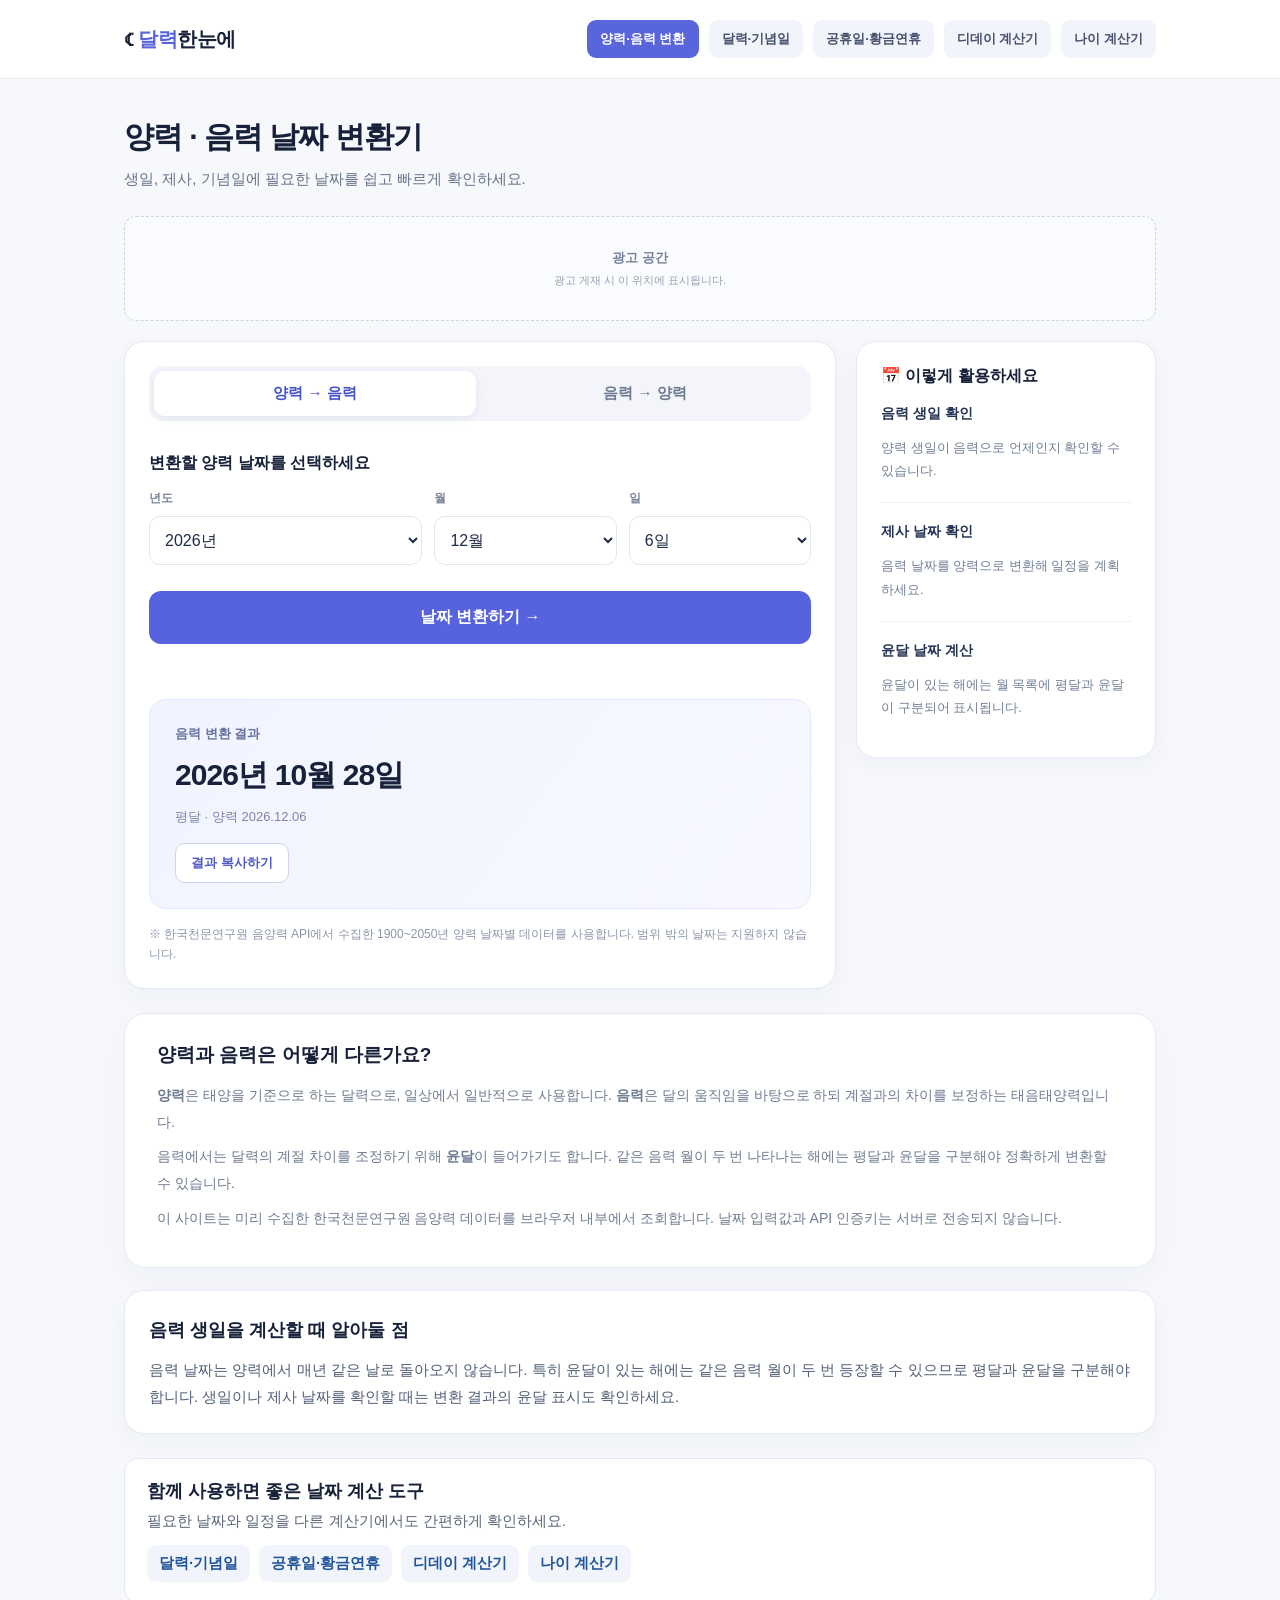
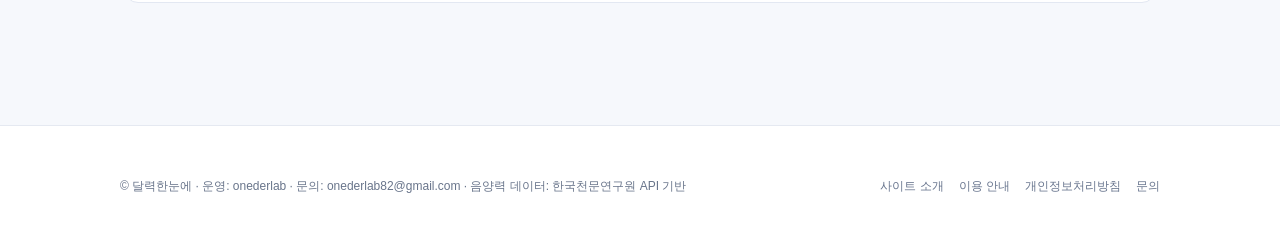
==== commit 40b3e383: "Add files via upload" ====
--- a/index.html
+++ b/index.html
@@ -1,4 +1,4 @@
 <!DOCTYPE html>
 
 <html lang="ko"><head><meta charset="utf-8"/><meta content="width=device-width, initial-scale=1" name="viewport"/><meta content="#f6f8fc" name="theme-color"/><meta content="양력 음력 변환기에서 1900~2050년 날짜를 변환하세요. 음력 양력 변환, 윤달 구분, 음력 생일·제사 날짜 확인을 무료로 제공합니다." name="description"/><title>양력 음력 변환기 - 윤달·음력 생일 날짜 계산 | 달력한눈에</title><link href="assets/index.css" rel="stylesheet"/><link href="assets/site-info.css" rel="stylesheet"/><link href="favicon.svg" rel="icon" type="image/svg+xml"/>
-<meta content="website" property="og:type"/><meta content="ko_KR" property="og:locale"/><meta content="달력한눈에" property="og:site_name"/><meta content="양력 음력 변환기 - 윤달·음력 생일 날짜 계산 | 달력한눈에" property="og:title"/><meta content="양력 음력 변환기에서 1900~2050년 날짜를 변환하세요. 음력 양력 변환, 윤달 구분, 음력 생일·제사 날짜 확인을 무료로 제공합니다." property="og:description"/><link href="assets/shared-layout.css" rel="stylesheet"/><link href="assets/mobile.css" rel="stylesheet"/><link href="https://dalryeok-hannune.pages.dev/" rel="canonical"/><meta content="https://dalryeok-hannune.pages.dev/" property="og:url"/><script type="application/ld+json">{"@context":"https://schema.org","@type":"WebApplication","name":"양력 음력 변환기 - 윤달·음력 생일 날짜 계산","url":"https://dalryeok-hannune.pages.dev/","applicationCategory":"UtilitiesApplication","operatingSystem":"Any","inLanguage":"ko-KR","isAccessibleForFree":true,"description":"양력 음력 변환기에서 1900~2050년 날짜를 변환하세요. 음력 양력 변환, 윤달 구분, 음력 생일·제사 날짜 확인을 무료로 제공합니다.","offers":{"@type":"Offer","price":"0","priceCurrency":"KRW"}}</script><link href="assets/seo.css" rel="stylesheet"/></head><body><header><div class="nav"><div class="brand">☾ <i>달력</i>한눈에</div><nav aria-label="사이트 메뉴" class="site-menu"><a aria-current="page" class="active" href="index.html">양력·음력 변환</a><a href="calendar.html">달력·기념일</a><a href="holidays.html">공휴일·황금연휴</a><a href="age.html">나이 계산기</a></nav></div></header><main><section class="hero"><h1>양력 · 음력 날짜 변환기</h1><p>생일, 제사, 기념일에 필요한 날짜를 쉽고 빠르게 확인하세요.</p></section><aside aria-label="광고 영역" class="demo-ad"><strong>광고 공간</strong><small>광고 게재 시 이 위치에 표시됩니다.</small></aside><div class="layout"><section class="panel"><div class="tabs"><button aria-pressed="true" class="active" id="solarTab" type="button">양력 → 음력</button><button aria-pressed="false" id="lunarTab" type="button">음력 → 양력</button></div><div class="section-label" id="inputTitle">변환할 양력 날짜를 선택하세요</div><div class="fields"><div class="field"><label for="year">년도</label><select id="year"></select></div><div class="field"><label for="month">월</label><select id="month"></select></div><div class="field"><label for="day">일</label><select id="day"></select></div></div><div aria-live="polite" class="leap-help" hidden="" id="monthHelp"></div><button class="primary" id="convert" type="button">날짜 변환하기 →</button><div class="error" id="error" role="alert"></div><div aria-live="polite" class="result"><div class="small" id="resultLabel">음력 변환 결과</div><div class="date" id="resultDate">날짜를 선택해 주세요</div><div class="sub" id="resultSub">공식 데이터에 기록된 날짜를 확인할 수 있습니다.</div><button class="copy" id="copy" type="button">결과 복사하기</button></div><div class="notice">※ 한국천문연구원 음양력 API에서 수집한 1900~2050년 양력 날짜별 데이터를 사용합니다. 범위 밖의 날짜는 지원하지 않습니다.</div></section><aside class="aside"><h3>📅 이렇게 활용하세요</h3><div class="fact">음력 생일 확인</div><p>양력 생일이 음력으로 언제인지 확인할 수 있습니다.</p><div class="line"></div><div class="fact">제사 날짜 확인</div><p>음력 날짜를 양력으로 변환해 일정을 계획하세요.</p><div class="line"></div><div class="fact">윤달 날짜 계산</div><p>윤달이 있는 해에는 월 목록에 평달과 윤달이 구분되어 표시됩니다.</p></aside></div><section class="info"><h2>양력과 음력은 어떻게 다른가요?</h2><p><strong>양력</strong>은 태양을 기준으로 하는 달력으로, 일상에서 일반적으로 사용합니다. <strong>음력</strong>은 달의 움직임을 바탕으로 하되 계절과의 차이를 보정하는 태음태양력입니다.</p><p>음력에서는 달력의 계절 차이를 조정하기 위해 <strong>윤달</strong>이 들어가기도 합니다. 같은 음력 월이 두 번 나타나는 해에는 평달과 윤달을 구분해야 정확하게 변환할 수 있습니다.</p><p>이 사이트는 미리 수집한 한국천문연구원 음양력 데이터를 브라우저 내부에서 조회합니다. 날짜 입력값과 API 인증키는 서버로 전송되지 않습니다.</p></section><section aria-label="관련 무료 날짜 계산 도구" class="seo-related"><h2>함께 사용하면 좋은 날짜 계산 도구</h2><p>필요한 날짜와 일정을 다른 계산기에서도 간편하게 확인하세요.</p><nav aria-label="관련 기능 바로가기"><a href="calendar.html">음력·공휴일 달력</a><a href="holidays.html">공휴일·황금연휴</a><a href="age.html">만 나이 계산기</a></nav></section></main><footer class="site-footer"><div class="footer-inner"><span>© 달력한눈에 · 운영: onederlab · 문의: onederlab82@gmail.com · 음양력 데이터: 한국천문연구원 API 기반</span><nav aria-label="사이트 정보"><a href="about.html">사이트 소개</a><a href="guide.html">이용 안내</a><a href="privacy.html">개인정보처리방침</a><a href="contact.html">문의</a></nav></div></footer><script defer="True" src="assets/lunar-data.js"></script><script defer="True" src="assets/index.js"></script></body></html>
+<meta content="website" property="og:type"/><meta content="ko_KR" property="og:locale"/><meta content="달력한눈에" property="og:site_name"/><meta content="양력 음력 변환기 - 윤달·음력 생일 날짜 계산 | 달력한눈에" property="og:title"/><meta content="양력 음력 변환기에서 1900~2050년 날짜를 변환하세요. 음력 양력 변환, 윤달 구분, 음력 생일·제사 날짜 확인을 무료로 제공합니다." property="og:description"/><link href="assets/shared-layout.css" rel="stylesheet"/><link href="assets/mobile.css" rel="stylesheet"/><link href="https://dalryeok-hannune.pages.dev/" rel="canonical"/><meta content="https://dalryeok-hannune.pages.dev/" property="og:url"/><script type="application/ld+json">{"@context":"https://schema.org","@type":"WebApplication","name":"양력 음력 변환기 - 윤달·음력 생일 날짜 계산","url":"https://dalryeok-hannune.pages.dev/","applicationCategory":"UtilitiesApplication","operatingSystem":"Any","inLanguage":"ko-KR","isAccessibleForFree":true,"description":"양력 음력 변환기에서 1900~2050년 날짜를 변환하세요. 음력 양력 변환, 윤달 구분, 음력 생일·제사 날짜 확인을 무료로 제공합니다.","offers":{"@type":"Offer","price":"0","priceCurrency":"KRW"}}</script><link href="assets/seo.css" rel="stylesheet"/><link href="assets/v14.css" rel="stylesheet"/></head><body><header><div class="nav"><div class="brand">☾ <i>달력</i>한눈에</div><nav aria-label="사이트 메뉴" class="site-menu"><a aria-current="page" class="active" href="index.html">양력·음력 변환</a><a href="calendar.html">달력·기념일</a><a href="holidays.html">공휴일·황금연휴</a><a href="dday.html">디데이 계산기</a><a href="age.html">나이 계산기</a></nav></div></header><main><section class="hero"><h1>양력 · 음력 날짜 변환기</h1><p>생일, 제사, 기념일에 필요한 날짜를 쉽고 빠르게 확인하세요.</p></section><aside aria-label="광고 영역" class="demo-ad"><strong>광고 공간</strong><small>광고 게재 시 이 위치에 표시됩니다.</small></aside><div class="layout"><section class="panel"><div class="tabs"><button aria-pressed="true" class="active" id="solarTab" type="button">양력 → 음력</button><button aria-pressed="false" id="lunarTab" type="button">음력 → 양력</button></div><div class="section-label" id="inputTitle">변환할 양력 날짜를 선택하세요</div><div class="fields"><div class="field"><label for="year">년도</label><select id="year"></select></div><div class="field"><label for="month">월</label><select id="month"></select></div><div class="field"><label for="day">일</label><select id="day"></select></div></div><div aria-live="polite" class="leap-help" hidden="" id="monthHelp"></div><button class="primary" id="convert" type="button">날짜 변환하기 →</button><div class="error" id="error" role="alert"></div><div aria-live="polite" class="result"><div class="small" id="resultLabel">음력 변환 결과</div><div class="date" id="resultDate">날짜를 선택해 주세요</div><div class="sub" id="resultSub">공식 데이터에 기록된 날짜를 확인할 수 있습니다.</div><button class="copy" id="copy" type="button">결과 복사하기</button></div><div class="notice">※ 한국천문연구원 음양력 API에서 수집한 1900~2050년 양력 날짜별 데이터를 사용합니다. 범위 밖의 날짜는 지원하지 않습니다.</div></section><aside class="aside"><h3>📅 이렇게 활용하세요</h3><div class="fact">음력 생일 확인</div><p>양력 생일이 음력으로 언제인지 확인할 수 있습니다.</p><div class="line"></div><div class="fact">제사 날짜 확인</div><p>음력 날짜를 양력으로 변환해 일정을 계획하세요.</p><div class="line"></div><div class="fact">윤달 날짜 계산</div><p>윤달이 있는 해에는 월 목록에 평달과 윤달이 구분되어 표시됩니다.</p></aside></div><section class="info"><h2>양력과 음력은 어떻게 다른가요?</h2><p><strong>양력</strong>은 태양을 기준으로 하는 달력으로, 일상에서 일반적으로 사용합니다. <strong>음력</strong>은 달의 움직임을 바탕으로 하되 계절과의 차이를 보정하는 태음태양력입니다.</p><p>음력에서는 달력의 계절 차이를 조정하기 위해 <strong>윤달</strong>이 들어가기도 합니다. 같은 음력 월이 두 번 나타나는 해에는 평달과 윤달을 구분해야 정확하게 변환할 수 있습니다.</p><p>이 사이트는 미리 수집한 한국천문연구원 음양력 데이터를 브라우저 내부에서 조회합니다. 날짜 입력값과 API 인증키는 서버로 전송되지 않습니다.</p></section><section class="panel extra-knowledge"><h2>음력 생일을 계산할 때 알아둘 점</h2><p>음력 날짜는 양력에서 매년 같은 날로 돌아오지 않습니다. 특히 윤달이 있는 해에는 같은 음력 월이 두 번 등장할 수 있으므로 평달과 윤달을 구분해야 합니다. 생일이나 제사 날짜를 확인할 때는 변환 결과의 윤달 표시도 확인하세요.</p></section><section aria-label="관련 무료 날짜 계산 도구" class="seo-related"><h2>함께 사용하면 좋은 날짜 계산 도구</h2><p>필요한 날짜와 일정을 다른 계산기에서도 간편하게 확인하세요.</p><nav aria-label="관련 기능 바로가기"><a href="calendar.html">달력·기념일</a><a href="holidays.html">공휴일·황금연휴</a><a href="dday.html">디데이 계산기</a><a href="age.html">나이 계산기</a></nav></section></main><footer class="site-footer"><div class="footer-inner"><span>© 달력한눈에 · 운영: onederlab · 문의: onederlab82@gmail.com · 음양력 데이터: 한국천문연구원 API 기반</span><nav aria-label="사이트 정보"><a href="about.html">사이트 소개</a><a href="guide.html">이용 안내</a><a href="privacy.html">개인정보처리방침</a><a href="contact.html">문의</a></nav></div></footer><script defer="True" src="assets/lunar-data.js"></script><script defer="True" src="assets/index.js"></script></body></html>
--- a/assets/v14.css
+++ b/assets/v14.css
@@ -0,0 +1,2 @@
+main .extra-knowledge{margin:22px 0;padding:22px 24px;line-height:1.8}main .extra-knowledge h2{font-size:1.15rem;margin:0 0 10px}main .extra-knowledge p{margin:0;color:#526078;font-size:.94rem}.calendar-jump{display:inline-block;margin-top:10px;padding:8px 12px;border-radius:9px;background:#edf1ff;color:#3446a5;font-weight:750;font-size:.86rem;text-decoration:none;white-space:normal}.calendar-jump:hover{text-decoration:underline;background:#e0e6ff}.holiday-item .calendar-jump{margin:4px 0 0 auto;font-size:.8rem}@media(max-width:600px){main .extra-knowledge{padding:18px}}
+.calendar-dday-actions{margin:12px 0 16px;padding:12px 14px;background:#f4f7ff;border:1px solid #e2e9fb;border-radius:12px}.calendar-dday-count{margin:0 0 4px;color:#253b69;font-weight:750;font-size:.95rem}.calendar-dday-actions .calendar-jump{margin-top:3px}.event-dday-link{margin:0 5px;font-size:.78rem;padding:6px 9px}@media(max-width:600px){.calendar-dday-actions{padding:12px}.event-dday-link{white-space:normal}}
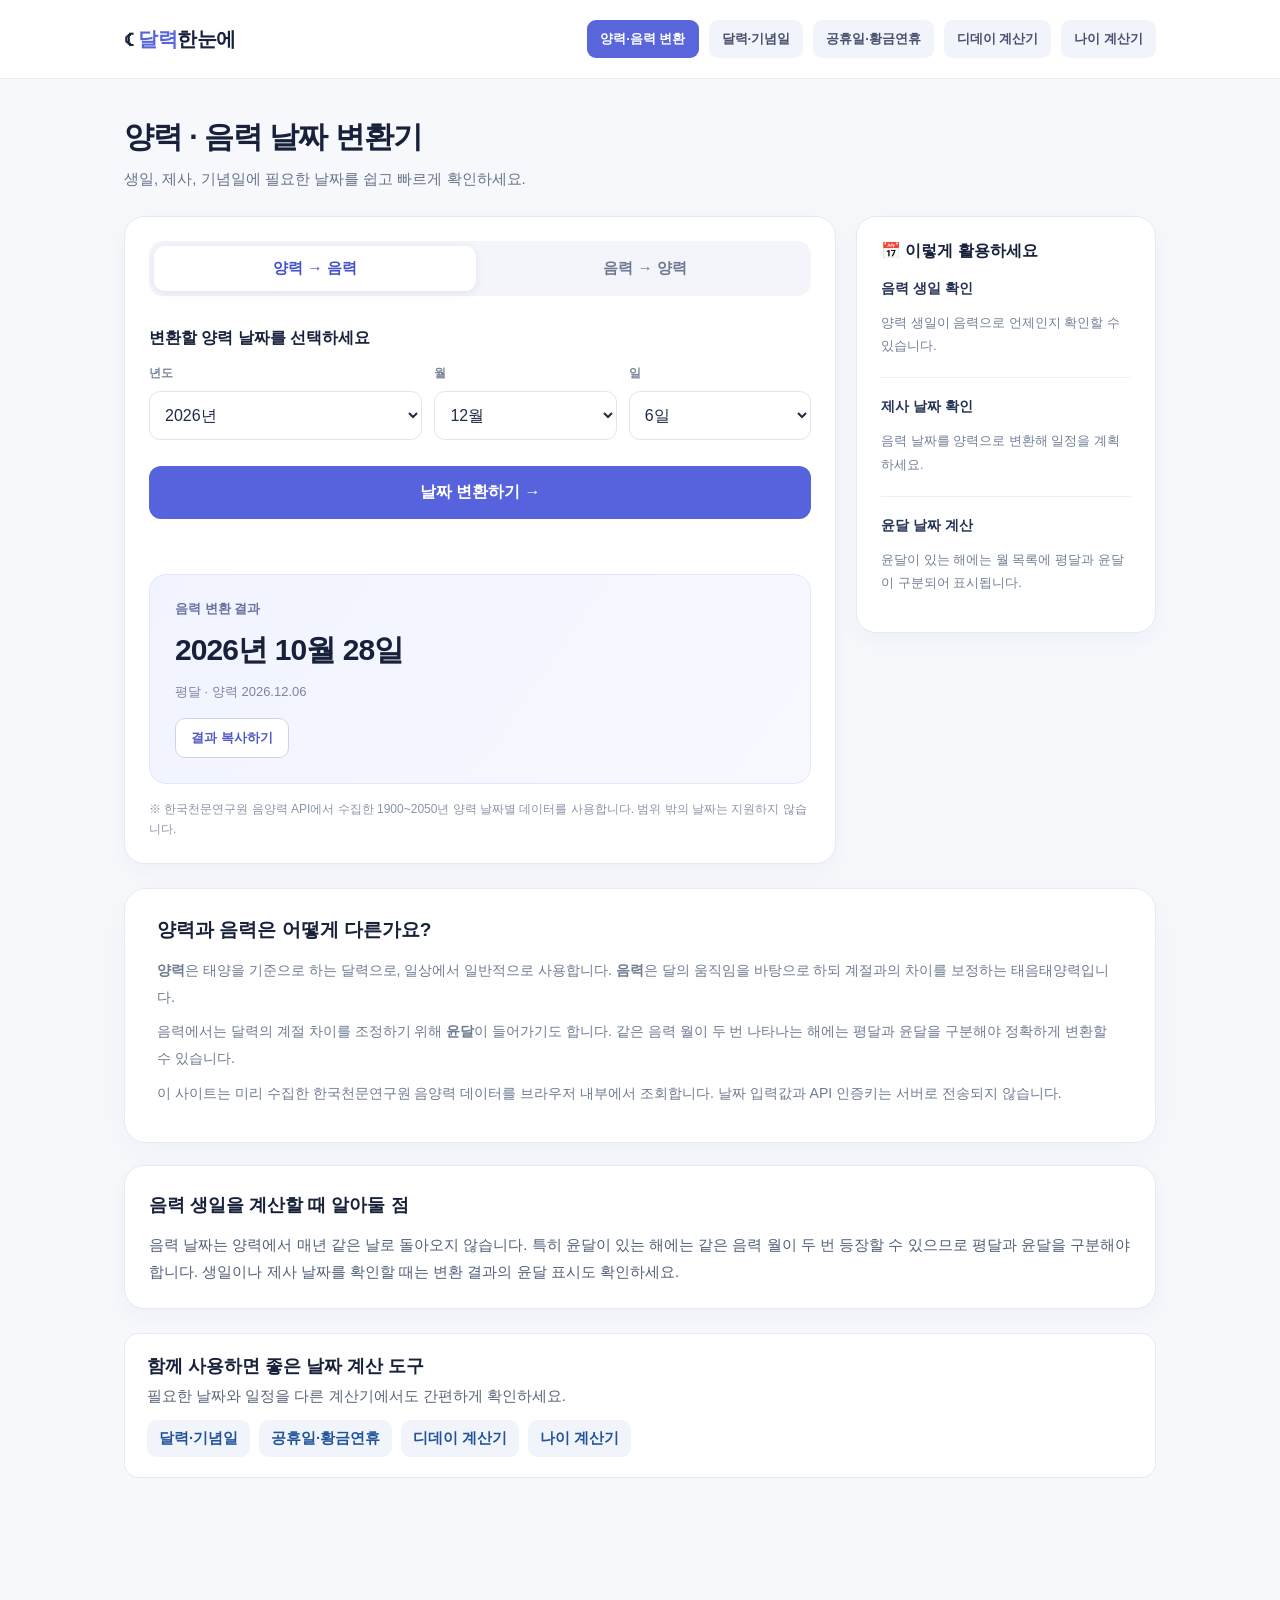
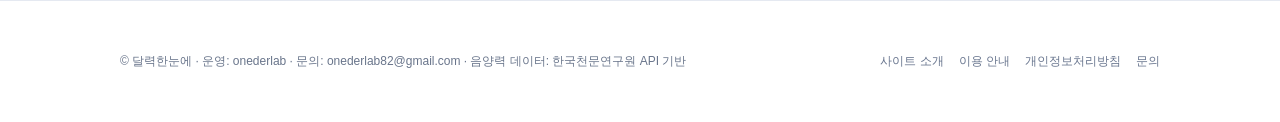
==== commit 87b50db2: "Add files via upload" ====
--- a/index.html
+++ b/index.html
@@ -1,4 +1,4 @@
 <!DOCTYPE html>
 
 <html lang="ko"><head><meta charset="utf-8"/><meta content="width=device-width, initial-scale=1" name="viewport"/><meta content="#f6f8fc" name="theme-color"/><meta content="양력 음력 변환기에서 1900~2050년 날짜를 변환하세요. 음력 양력 변환, 윤달 구분, 음력 생일·제사 날짜 확인을 무료로 제공합니다." name="description"/><title>양력 음력 변환기 - 윤달·음력 생일 날짜 계산 | 달력한눈에</title><link href="assets/index.css" rel="stylesheet"/><link href="assets/site-info.css" rel="stylesheet"/><link href="favicon.svg" rel="icon" type="image/svg+xml"/>
-<meta content="website" property="og:type"/><meta content="ko_KR" property="og:locale"/><meta content="달력한눈에" property="og:site_name"/><meta content="양력 음력 변환기 - 윤달·음력 생일 날짜 계산 | 달력한눈에" property="og:title"/><meta content="양력 음력 변환기에서 1900~2050년 날짜를 변환하세요. 음력 양력 변환, 윤달 구분, 음력 생일·제사 날짜 확인을 무료로 제공합니다." property="og:description"/><link href="assets/shared-layout.css" rel="stylesheet"/><link href="assets/mobile.css" rel="stylesheet"/><link href="https://dalryeok-hannune.pages.dev/" rel="canonical"/><meta content="https://dalryeok-hannune.pages.dev/" property="og:url"/><script type="application/ld+json">{"@context":"https://schema.org","@type":"WebApplication","name":"양력 음력 변환기 - 윤달·음력 생일 날짜 계산","url":"https://dalryeok-hannune.pages.dev/","applicationCategory":"UtilitiesApplication","operatingSystem":"Any","inLanguage":"ko-KR","isAccessibleForFree":true,"description":"양력 음력 변환기에서 1900~2050년 날짜를 변환하세요. 음력 양력 변환, 윤달 구분, 음력 생일·제사 날짜 확인을 무료로 제공합니다.","offers":{"@type":"Offer","price":"0","priceCurrency":"KRW"}}</script><link href="assets/seo.css" rel="stylesheet"/><link href="assets/v14.css" rel="stylesheet"/></head><body><header><div class="nav"><div class="brand">☾ <i>달력</i>한눈에</div><nav aria-label="사이트 메뉴" class="site-menu"><a aria-current="page" class="active" href="index.html">양력·음력 변환</a><a href="calendar.html">달력·기념일</a><a href="holidays.html">공휴일·황금연휴</a><a href="dday.html">디데이 계산기</a><a href="age.html">나이 계산기</a></nav></div></header><main><section class="hero"><h1>양력 · 음력 날짜 변환기</h1><p>생일, 제사, 기념일에 필요한 날짜를 쉽고 빠르게 확인하세요.</p></section><aside aria-label="광고 영역" class="demo-ad"><strong>광고 공간</strong><small>광고 게재 시 이 위치에 표시됩니다.</small></aside><div class="layout"><section class="panel"><div class="tabs"><button aria-pressed="true" class="active" id="solarTab" type="button">양력 → 음력</button><button aria-pressed="false" id="lunarTab" type="button">음력 → 양력</button></div><div class="section-label" id="inputTitle">변환할 양력 날짜를 선택하세요</div><div class="fields"><div class="field"><label for="year">년도</label><select id="year"></select></div><div class="field"><label for="month">월</label><select id="month"></select></div><div class="field"><label for="day">일</label><select id="day"></select></div></div><div aria-live="polite" class="leap-help" hidden="" id="monthHelp"></div><button class="primary" id="convert" type="button">날짜 변환하기 →</button><div class="error" id="error" role="alert"></div><div aria-live="polite" class="result"><div class="small" id="resultLabel">음력 변환 결과</div><div class="date" id="resultDate">날짜를 선택해 주세요</div><div class="sub" id="resultSub">공식 데이터에 기록된 날짜를 확인할 수 있습니다.</div><button class="copy" id="copy" type="button">결과 복사하기</button></div><div class="notice">※ 한국천문연구원 음양력 API에서 수집한 1900~2050년 양력 날짜별 데이터를 사용합니다. 범위 밖의 날짜는 지원하지 않습니다.</div></section><aside class="aside"><h3>📅 이렇게 활용하세요</h3><div class="fact">음력 생일 확인</div><p>양력 생일이 음력으로 언제인지 확인할 수 있습니다.</p><div class="line"></div><div class="fact">제사 날짜 확인</div><p>음력 날짜를 양력으로 변환해 일정을 계획하세요.</p><div class="line"></div><div class="fact">윤달 날짜 계산</div><p>윤달이 있는 해에는 월 목록에 평달과 윤달이 구분되어 표시됩니다.</p></aside></div><section class="info"><h2>양력과 음력은 어떻게 다른가요?</h2><p><strong>양력</strong>은 태양을 기준으로 하는 달력으로, 일상에서 일반적으로 사용합니다. <strong>음력</strong>은 달의 움직임을 바탕으로 하되 계절과의 차이를 보정하는 태음태양력입니다.</p><p>음력에서는 달력의 계절 차이를 조정하기 위해 <strong>윤달</strong>이 들어가기도 합니다. 같은 음력 월이 두 번 나타나는 해에는 평달과 윤달을 구분해야 정확하게 변환할 수 있습니다.</p><p>이 사이트는 미리 수집한 한국천문연구원 음양력 데이터를 브라우저 내부에서 조회합니다. 날짜 입력값과 API 인증키는 서버로 전송되지 않습니다.</p></section><section class="panel extra-knowledge"><h2>음력 생일을 계산할 때 알아둘 점</h2><p>음력 날짜는 양력에서 매년 같은 날로 돌아오지 않습니다. 특히 윤달이 있는 해에는 같은 음력 월이 두 번 등장할 수 있으므로 평달과 윤달을 구분해야 합니다. 생일이나 제사 날짜를 확인할 때는 변환 결과의 윤달 표시도 확인하세요.</p></section><section aria-label="관련 무료 날짜 계산 도구" class="seo-related"><h2>함께 사용하면 좋은 날짜 계산 도구</h2><p>필요한 날짜와 일정을 다른 계산기에서도 간편하게 확인하세요.</p><nav aria-label="관련 기능 바로가기"><a href="calendar.html">달력·기념일</a><a href="holidays.html">공휴일·황금연휴</a><a href="dday.html">디데이 계산기</a><a href="age.html">나이 계산기</a></nav></section></main><footer class="site-footer"><div class="footer-inner"><span>© 달력한눈에 · 운영: onederlab · 문의: onederlab82@gmail.com · 음양력 데이터: 한국천문연구원 API 기반</span><nav aria-label="사이트 정보"><a href="about.html">사이트 소개</a><a href="guide.html">이용 안내</a><a href="privacy.html">개인정보처리방침</a><a href="contact.html">문의</a></nav></div></footer><script defer="True" src="assets/lunar-data.js"></script><script defer="True" src="assets/index.js"></script></body></html>
+<meta content="website" property="og:type"/><meta content="ko_KR" property="og:locale"/><meta content="달력한눈에" property="og:site_name"/><meta content="양력 음력 변환기 - 윤달·음력 생일 날짜 계산 | 달력한눈에" property="og:title"/><meta content="양력 음력 변환기에서 1900~2050년 날짜를 변환하세요. 음력 양력 변환, 윤달 구분, 음력 생일·제사 날짜 확인을 무료로 제공합니다." property="og:description"/><link href="assets/shared-layout.css" rel="stylesheet"/><link href="assets/mobile.css" rel="stylesheet"/><link href="https://dalryeok-hannune.pages.dev/" rel="canonical"/><meta content="https://dalryeok-hannune.pages.dev/" property="og:url"/><script type="application/ld+json">{"@context":"https://schema.org","@type":"WebApplication","name":"양력 음력 변환기 - 윤달·음력 생일 날짜 계산","url":"https://dalryeok-hannune.pages.dev/","applicationCategory":"UtilitiesApplication","operatingSystem":"Any","inLanguage":"ko-KR","isAccessibleForFree":true,"description":"양력 음력 변환기에서 1900~2050년 날짜를 변환하세요. 음력 양력 변환, 윤달 구분, 음력 생일·제사 날짜 확인을 무료로 제공합니다.","offers":{"@type":"Offer","price":"0","priceCurrency":"KRW"}}</script><link href="assets/seo.css" rel="stylesheet"/><link href="assets/v14.css" rel="stylesheet"/></head><body><header><div class="nav"><div class="brand">☾ <i>달력</i>한눈에</div><nav aria-label="사이트 메뉴" class="site-menu"><a aria-current="page" class="active" href="index.html">양력·음력 변환</a><a href="calendar.html">달력·기념일</a><a href="holidays.html">공휴일·황금연휴</a><a href="dday.html">디데이 계산기</a><a href="age.html">나이 계산기</a></nav></div></header><main><section class="hero"><h1>양력 · 음력 날짜 변환기</h1><p>생일, 제사, 기념일에 필요한 날짜를 쉽고 빠르게 확인하세요.</p></section><div class="layout"><section class="panel"><div class="tabs"><button aria-pressed="true" class="active" id="solarTab" type="button">양력 → 음력</button><button aria-pressed="false" id="lunarTab" type="button">음력 → 양력</button></div><div class="section-label" id="inputTitle">변환할 양력 날짜를 선택하세요</div><div class="fields"><div class="field"><label for="year">년도</label><select id="year"></select></div><div class="field"><label for="month">월</label><select id="month"></select></div><div class="field"><label for="day">일</label><select id="day"></select></div></div><div aria-live="polite" class="leap-help" hidden="" id="monthHelp"></div><button class="primary" id="convert" type="button">날짜 변환하기 →</button><div class="error" id="error" role="alert"></div><div aria-live="polite" class="result"><div class="small" id="resultLabel">음력 변환 결과</div><div class="date" id="resultDate">날짜를 선택해 주세요</div><div class="sub" id="resultSub">공식 데이터에 기록된 날짜를 확인할 수 있습니다.</div><button class="copy" id="copy" type="button">결과 복사하기</button></div><div class="notice">※ 한국천문연구원 음양력 API에서 수집한 1900~2050년 양력 날짜별 데이터를 사용합니다. 범위 밖의 날짜는 지원하지 않습니다.</div></section><aside class="aside"><h3>📅 이렇게 활용하세요</h3><div class="fact">음력 생일 확인</div><p>양력 생일이 음력으로 언제인지 확인할 수 있습니다.</p><div class="line"></div><div class="fact">제사 날짜 확인</div><p>음력 날짜를 양력으로 변환해 일정을 계획하세요.</p><div class="line"></div><div class="fact">윤달 날짜 계산</div><p>윤달이 있는 해에는 월 목록에 평달과 윤달이 구분되어 표시됩니다.</p></aside></div><section class="info"><h2>양력과 음력은 어떻게 다른가요?</h2><p><strong>양력</strong>은 태양을 기준으로 하는 달력으로, 일상에서 일반적으로 사용합니다. <strong>음력</strong>은 달의 움직임을 바탕으로 하되 계절과의 차이를 보정하는 태음태양력입니다.</p><p>음력에서는 달력의 계절 차이를 조정하기 위해 <strong>윤달</strong>이 들어가기도 합니다. 같은 음력 월이 두 번 나타나는 해에는 평달과 윤달을 구분해야 정확하게 변환할 수 있습니다.</p><p>이 사이트는 미리 수집한 한국천문연구원 음양력 데이터를 브라우저 내부에서 조회합니다. 날짜 입력값과 API 인증키는 서버로 전송되지 않습니다.</p></section><section class="panel extra-knowledge"><h2>음력 생일을 계산할 때 알아둘 점</h2><p>음력 날짜는 양력에서 매년 같은 날로 돌아오지 않습니다. 특히 윤달이 있는 해에는 같은 음력 월이 두 번 등장할 수 있으므로 평달과 윤달을 구분해야 합니다. 생일이나 제사 날짜를 확인할 때는 변환 결과의 윤달 표시도 확인하세요.</p></section><section aria-label="관련 무료 날짜 계산 도구" class="seo-related"><h2>함께 사용하면 좋은 날짜 계산 도구</h2><p>필요한 날짜와 일정을 다른 계산기에서도 간편하게 확인하세요.</p><nav aria-label="관련 기능 바로가기"><a href="calendar.html">달력·기념일</a><a href="holidays.html">공휴일·황금연휴</a><a href="dday.html">디데이 계산기</a><a href="age.html">나이 계산기</a></nav></section></main><footer class="site-footer"><div class="footer-inner"><span>© 달력한눈에 · 운영: onederlab · 문의: onederlab82@gmail.com · 음양력 데이터: 한국천문연구원 API 기반</span><nav aria-label="사이트 정보"><a href="about.html">사이트 소개</a><a href="guide.html">이용 안내</a><a href="privacy.html">개인정보처리방침</a><a href="contact.html">문의</a></nav></div></footer><script defer="True" src="assets/lunar-data.js"></script><script defer="True" src="assets/index.js"></script></body></html>
--- a/assets/site-info.css
+++ b/assets/site-info.css
@@ -2,8 +2,7 @@
 .site-footer{margin-top:28px;background:#fff;border-top:1px solid #e5e9f1;color:#69758b;font-size:12px}
 .footer-inner{max-width:1080px;margin:auto;padding:24px 20px;display:flex;align-items:center;justify-content:space-between;gap:15px;flex-wrap:wrap}
 .site-footer nav{display:flex;gap:15px;flex-wrap:wrap}.site-footer a{color:#68758e;text-decoration:none}.site-footer a:hover{text-decoration:underline;color:#4856c7}
-.demo-ad{margin:20px 0;border:1px dashed #cbd4e5;border-radius:12px;background:#f9fbfe;min-height:105px;display:flex;align-items:center;justify-content:center;flex-direction:column;gap:6px;color:#758198;font-size:13px;text-align:center;padding:16px}
-.demo-ad small{font-size:11px;color:#96a0b2}.info-page{max-width:880px;margin:38px auto 72px;padding:0 20px}
+.info-page{max-width:880px;margin:38px auto 72px;padding:0 20px}
 .info-page article{background:#fff;border:1px solid #e5e9f1;border-radius:18px;padding:30px;line-height:1.85;color:#35425b}
 .info-page h1{margin:0 0 10px;font-size:29px;color:#17213a}.info-page h2{margin-top:30px;font-size:19px;color:#1c2b4a}
 .info-page p,.info-page li{font-size:15px}.info-page .notice{background:#f4f6ff;border-radius:10px;padding:12px 16px;font-size:13px;color:#5965a0}
--- a/assets/shared-layout.css
+++ b/assets/shared-layout.css
@@ -36,6 +36,5 @@
 main .panel,main.holidays-page .panel{background:#fff;border:1px solid #e5e9f1;border-radius:20px;box-shadow:0 8px 25px #1a31500a;padding:24px}
 main.holidays-page>.panel{margin-bottom:20px}
 main.holidays-page>.notice{margin:0 0 20px}
-main.holidays-page .holiday-ad{margin:0 0 20px;min-height:105px}
 .site-footer{font-family:inherit}
 @media(max-width:600px){header .nav{padding:14px 16px;gap:12px}header .site-menu{width:100%}header .site-menu a{flex:1;padding:10px 8px}main,main.holidays-page{padding:28px 16px 55px}main .panel,main.holidays-page .panel{padding:17px}main .hero h1,main .intro h1,main.holidays-page .intro h1{font-size:26px}}
--- a/assets/mobile.css
+++ b/assets/mobile.css
@@ -20,7 +20,7 @@
  main .hero p,main .intro p,main.holidays-page .intro p{font-size:13px}
  main .panel,main.holidays-page .panel,main .aside,main .side{padding:16px;border-radius:15px}
  main .layout{gap:14px}
- .demo-ad,main.holidays-page .holiday-ad{margin:16px 0;min-height:76px;padding:12px}
+ 
  .footer-inner{padding:20px 14px;gap:12px;line-height:1.7}
  .footer-inner nav{display:flex;flex-wrap:wrap;gap:9px 14px}
  /* Converter */
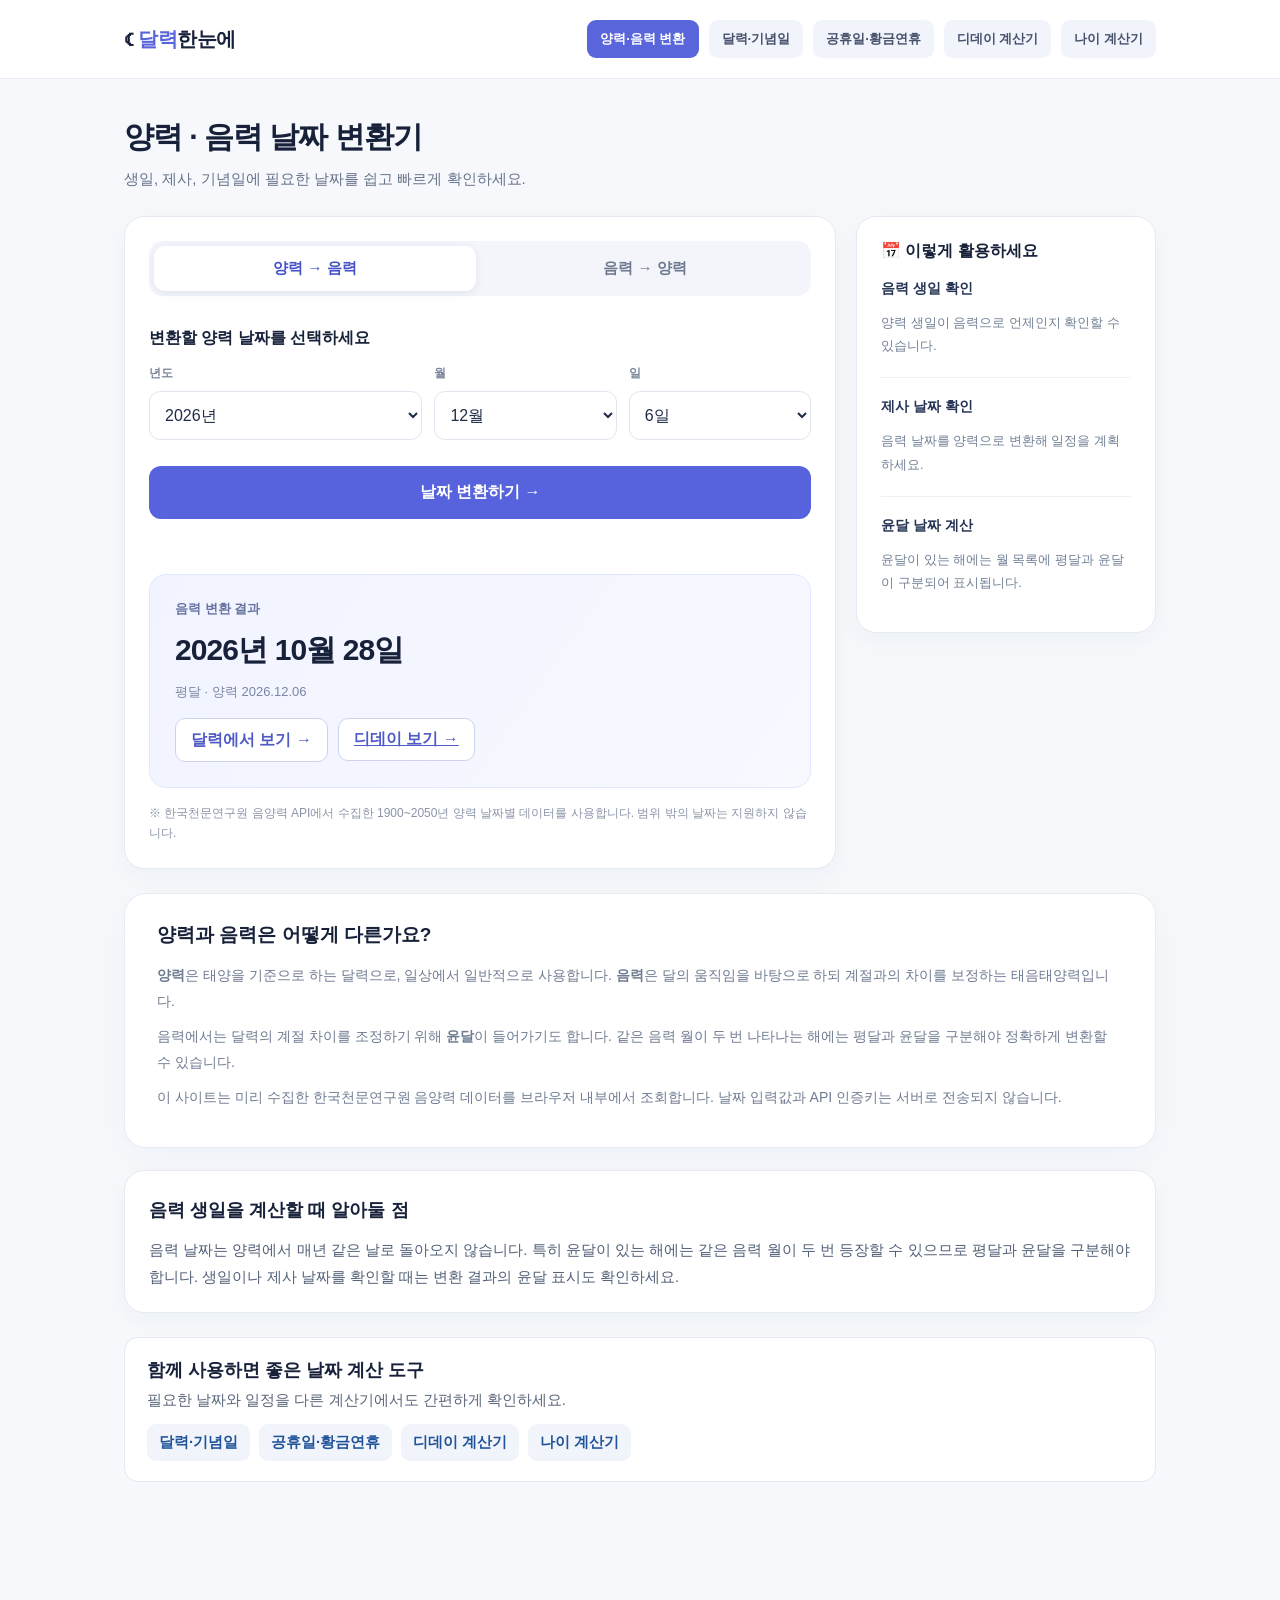
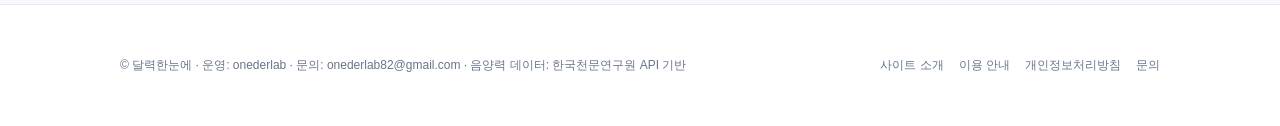
==== commit 87a121cb: "Add files via upload" ====
--- a/index.html
+++ b/index.html
@@ -1,4 +1,4 @@
 <!DOCTYPE html>
 
 <html lang="ko"><head><meta charset="utf-8"/><meta content="width=device-width, initial-scale=1" name="viewport"/><meta content="#f6f8fc" name="theme-color"/><meta content="양력 음력 변환기에서 1900~2050년 날짜를 변환하세요. 음력 양력 변환, 윤달 구분, 음력 생일·제사 날짜 확인을 무료로 제공합니다." name="description"/><title>양력 음력 변환기 - 윤달·음력 생일 날짜 계산 | 달력한눈에</title><link href="assets/index.css" rel="stylesheet"/><link href="assets/site-info.css" rel="stylesheet"/><link href="favicon.svg" rel="icon" type="image/svg+xml"/>
-<meta content="website" property="og:type"/><meta content="ko_KR" property="og:locale"/><meta content="달력한눈에" property="og:site_name"/><meta content="양력 음력 변환기 - 윤달·음력 생일 날짜 계산 | 달력한눈에" property="og:title"/><meta content="양력 음력 변환기에서 1900~2050년 날짜를 변환하세요. 음력 양력 변환, 윤달 구분, 음력 생일·제사 날짜 확인을 무료로 제공합니다." property="og:description"/><link href="assets/shared-layout.css" rel="stylesheet"/><link href="assets/mobile.css" rel="stylesheet"/><link href="https://dalryeok-hannune.pages.dev/" rel="canonical"/><meta content="https://dalryeok-hannune.pages.dev/" property="og:url"/><script type="application/ld+json">{"@context":"https://schema.org","@type":"WebApplication","name":"양력 음력 변환기 - 윤달·음력 생일 날짜 계산","url":"https://dalryeok-hannune.pages.dev/","applicationCategory":"UtilitiesApplication","operatingSystem":"Any","inLanguage":"ko-KR","isAccessibleForFree":true,"description":"양력 음력 변환기에서 1900~2050년 날짜를 변환하세요. 음력 양력 변환, 윤달 구분, 음력 생일·제사 날짜 확인을 무료로 제공합니다.","offers":{"@type":"Offer","price":"0","priceCurrency":"KRW"}}</script><link href="assets/seo.css" rel="stylesheet"/><link href="assets/v14.css" rel="stylesheet"/></head><body><header><div class="nav"><div class="brand">☾ <i>달력</i>한눈에</div><nav aria-label="사이트 메뉴" class="site-menu"><a aria-current="page" class="active" href="index.html">양력·음력 변환</a><a href="calendar.html">달력·기념일</a><a href="holidays.html">공휴일·황금연휴</a><a href="dday.html">디데이 계산기</a><a href="age.html">나이 계산기</a></nav></div></header><main><section class="hero"><h1>양력 · 음력 날짜 변환기</h1><p>생일, 제사, 기념일에 필요한 날짜를 쉽고 빠르게 확인하세요.</p></section><div class="layout"><section class="panel"><div class="tabs"><button aria-pressed="true" class="active" id="solarTab" type="button">양력 → 음력</button><button aria-pressed="false" id="lunarTab" type="button">음력 → 양력</button></div><div class="section-label" id="inputTitle">변환할 양력 날짜를 선택하세요</div><div class="fields"><div class="field"><label for="year">년도</label><select id="year"></select></div><div class="field"><label for="month">월</label><select id="month"></select></div><div class="field"><label for="day">일</label><select id="day"></select></div></div><div aria-live="polite" class="leap-help" hidden="" id="monthHelp"></div><button class="primary" id="convert" type="button">날짜 변환하기 →</button><div class="error" id="error" role="alert"></div><div aria-live="polite" class="result"><div class="small" id="resultLabel">음력 변환 결과</div><div class="date" id="resultDate">날짜를 선택해 주세요</div><div class="sub" id="resultSub">공식 데이터에 기록된 날짜를 확인할 수 있습니다.</div><button class="copy" id="copy" type="button">결과 복사하기</button></div><div class="notice">※ 한국천문연구원 음양력 API에서 수집한 1900~2050년 양력 날짜별 데이터를 사용합니다. 범위 밖의 날짜는 지원하지 않습니다.</div></section><aside class="aside"><h3>📅 이렇게 활용하세요</h3><div class="fact">음력 생일 확인</div><p>양력 생일이 음력으로 언제인지 확인할 수 있습니다.</p><div class="line"></div><div class="fact">제사 날짜 확인</div><p>음력 날짜를 양력으로 변환해 일정을 계획하세요.</p><div class="line"></div><div class="fact">윤달 날짜 계산</div><p>윤달이 있는 해에는 월 목록에 평달과 윤달이 구분되어 표시됩니다.</p></aside></div><section class="info"><h2>양력과 음력은 어떻게 다른가요?</h2><p><strong>양력</strong>은 태양을 기준으로 하는 달력으로, 일상에서 일반적으로 사용합니다. <strong>음력</strong>은 달의 움직임을 바탕으로 하되 계절과의 차이를 보정하는 태음태양력입니다.</p><p>음력에서는 달력의 계절 차이를 조정하기 위해 <strong>윤달</strong>이 들어가기도 합니다. 같은 음력 월이 두 번 나타나는 해에는 평달과 윤달을 구분해야 정확하게 변환할 수 있습니다.</p><p>이 사이트는 미리 수집한 한국천문연구원 음양력 데이터를 브라우저 내부에서 조회합니다. 날짜 입력값과 API 인증키는 서버로 전송되지 않습니다.</p></section><section class="panel extra-knowledge"><h2>음력 생일을 계산할 때 알아둘 점</h2><p>음력 날짜는 양력에서 매년 같은 날로 돌아오지 않습니다. 특히 윤달이 있는 해에는 같은 음력 월이 두 번 등장할 수 있으므로 평달과 윤달을 구분해야 합니다. 생일이나 제사 날짜를 확인할 때는 변환 결과의 윤달 표시도 확인하세요.</p></section><section aria-label="관련 무료 날짜 계산 도구" class="seo-related"><h2>함께 사용하면 좋은 날짜 계산 도구</h2><p>필요한 날짜와 일정을 다른 계산기에서도 간편하게 확인하세요.</p><nav aria-label="관련 기능 바로가기"><a href="calendar.html">달력·기념일</a><a href="holidays.html">공휴일·황금연휴</a><a href="dday.html">디데이 계산기</a><a href="age.html">나이 계산기</a></nav></section></main><footer class="site-footer"><div class="footer-inner"><span>© 달력한눈에 · 운영: onederlab · 문의: onederlab82@gmail.com · 음양력 데이터: 한국천문연구원 API 기반</span><nav aria-label="사이트 정보"><a href="about.html">사이트 소개</a><a href="guide.html">이용 안내</a><a href="privacy.html">개인정보처리방침</a><a href="contact.html">문의</a></nav></div></footer><script defer="True" src="assets/lunar-data.js"></script><script defer="True" src="assets/index.js"></script></body></html>
+<meta content="website" property="og:type"/><meta content="ko_KR" property="og:locale"/><meta content="달력한눈에" property="og:site_name"/><meta content="양력 음력 변환기 - 윤달·음력 생일 날짜 계산 | 달력한눈에" property="og:title"/><meta content="양력 음력 변환기에서 1900~2050년 날짜를 변환하세요. 음력 양력 변환, 윤달 구분, 음력 생일·제사 날짜 확인을 무료로 제공합니다." property="og:description"/><link href="assets/shared-layout.css" rel="stylesheet"/><link href="assets/mobile.css" rel="stylesheet"/><link href="https://dalryeok-hannune.pages.dev/" rel="canonical"/><meta content="https://dalryeok-hannune.pages.dev/" property="og:url"/><script type="application/ld+json">{"@context":"https://schema.org","@type":"WebApplication","name":"양력 음력 변환기 - 윤달·음력 생일 날짜 계산","url":"https://dalryeok-hannune.pages.dev/","applicationCategory":"UtilitiesApplication","operatingSystem":"Any","inLanguage":"ko-KR","isAccessibleForFree":true,"description":"양력 음력 변환기에서 1900~2050년 날짜를 변환하세요. 음력 양력 변환, 윤달 구분, 음력 생일·제사 날짜 확인을 무료로 제공합니다.","offers":{"@type":"Offer","price":"0","priceCurrency":"KRW"}}</script><link href="assets/seo.css" rel="stylesheet"/><link href="assets/v14.css" rel="stylesheet"/></head><body><header><div class="nav"><div class="brand">☾ <i>달력</i>한눈에</div><nav aria-label="사이트 메뉴" class="site-menu"><a aria-current="page" class="active" href="index.html">양력·음력 변환</a><a href="calendar.html">달력·기념일</a><a href="holidays.html">공휴일·황금연휴</a><a href="dday.html">디데이 계산기</a><a href="age.html">나이 계산기</a></nav></div></header><main><section class="hero"><h1>양력 · 음력 날짜 변환기</h1><p>생일, 제사, 기념일에 필요한 날짜를 쉽고 빠르게 확인하세요.</p></section><div class="layout"><section class="panel"><div class="tabs"><button aria-pressed="true" class="active" id="solarTab" type="button">양력 → 음력</button><button aria-pressed="false" id="lunarTab" type="button">음력 → 양력</button></div><div class="section-label" id="inputTitle">변환할 양력 날짜를 선택하세요</div><div class="fields"><div class="field"><label for="year">년도</label><select id="year"></select></div><div class="field"><label for="month">월</label><select id="month"></select></div><div class="field"><label for="day">일</label><select id="day"></select></div></div><div aria-live="polite" class="leap-help" hidden="" id="monthHelp"></div><button class="primary" id="convert" type="button">날짜 변환하기 →</button><div class="error" id="error" role="alert"></div><div aria-live="polite" class="result"><div class="small" id="resultLabel">음력 변환 결과</div><div class="date" id="resultDate">날짜를 선택해 주세요</div><div class="sub" id="resultSub">공식 데이터에 기록된 날짜를 확인할 수 있습니다.</div><div class="conversion-links"><a class="copy" id="calendarLink" href="calendar.html" aria-disabled="true" tabindex="-1">달력에서 보기 →</a><a class="copy" id="ddayLink" href="dday.html" aria-disabled="true" tabindex="-1">디데이 보기 →</a></div></div><div class="notice">※ 한국천문연구원 음양력 API에서 수집한 1900~2050년 양력 날짜별 데이터를 사용합니다. 범위 밖의 날짜는 지원하지 않습니다.</div></section><aside class="aside"><h3>📅 이렇게 활용하세요</h3><div class="fact">음력 생일 확인</div><p>양력 생일이 음력으로 언제인지 확인할 수 있습니다.</p><div class="line"></div><div class="fact">제사 날짜 확인</div><p>음력 날짜를 양력으로 변환해 일정을 계획하세요.</p><div class="line"></div><div class="fact">윤달 날짜 계산</div><p>윤달이 있는 해에는 월 목록에 평달과 윤달이 구분되어 표시됩니다.</p></aside></div><section class="info"><h2>양력과 음력은 어떻게 다른가요?</h2><p><strong>양력</strong>은 태양을 기준으로 하는 달력으로, 일상에서 일반적으로 사용합니다. <strong>음력</strong>은 달의 움직임을 바탕으로 하되 계절과의 차이를 보정하는 태음태양력입니다.</p><p>음력에서는 달력의 계절 차이를 조정하기 위해 <strong>윤달</strong>이 들어가기도 합니다. 같은 음력 월이 두 번 나타나는 해에는 평달과 윤달을 구분해야 정확하게 변환할 수 있습니다.</p><p>이 사이트는 미리 수집한 한국천문연구원 음양력 데이터를 브라우저 내부에서 조회합니다. 날짜 입력값과 API 인증키는 서버로 전송되지 않습니다.</p></section><section class="panel extra-knowledge"><h2>음력 생일을 계산할 때 알아둘 점</h2><p>음력 날짜는 양력에서 매년 같은 날로 돌아오지 않습니다. 특히 윤달이 있는 해에는 같은 음력 월이 두 번 등장할 수 있으므로 평달과 윤달을 구분해야 합니다. 생일이나 제사 날짜를 확인할 때는 변환 결과의 윤달 표시도 확인하세요.</p></section><section aria-label="관련 무료 날짜 계산 도구" class="seo-related"><h2>함께 사용하면 좋은 날짜 계산 도구</h2><p>필요한 날짜와 일정을 다른 계산기에서도 간편하게 확인하세요.</p><nav aria-label="관련 기능 바로가기"><a href="calendar.html">달력·기념일</a><a href="holidays.html">공휴일·황금연휴</a><a href="dday.html">디데이 계산기</a><a href="age.html">나이 계산기</a></nav></section></main><footer class="site-footer"><div class="footer-inner"><span>© 달력한눈에 · 운영: onederlab · 문의: onederlab82@gmail.com · 음양력 데이터: 한국천문연구원 API 기반</span><nav aria-label="사이트 정보"><a href="about.html">사이트 소개</a><a href="guide.html">이용 안내</a><a href="privacy.html">개인정보처리방침</a><a href="contact.html">문의</a></nav></div></footer><script defer="True" src="assets/lunar-data.js"></script><script defer="True" src="assets/index.js"></script></body></html>
--- a/assets/index.css
+++ b/assets/index.css
@@ -1,4 +1,11 @@
 
 :root{font-family:Pretendard,"Noto Sans KR",-apple-system,BlinkMacSystemFont,"Segoe UI",sans-serif;color:#17213a;background:#f6f8fc}*{box-sizing:border-box}body{margin:0}header{background:#fff;border-bottom:1px solid #e7ebf3}.nav{max-width:1020px;margin:auto;padding:18px 24px;display:flex;align-items:center;justify-content:space-between}.brand{font-size:20px;font-weight:850;letter-spacing:-.8px}.brand i{font-style:normal;color:#5965db}.tag{font-size:12px;color:#7c879e;background:#f2f4fb;padding:7px 11px;border-radius:99px}main{max-width:1020px;margin:auto;padding:54px 24px 90px}.eyebrow{color:#5965db;font-size:13px;font-weight:800;letter-spacing:1.5px}.hero{text-align:center}.hero h1{font-size:clamp(29px,4.4vw,45px);line-height:1.25;letter-spacing:-1.7px;margin:14px 0}.hero p{color:#748096;margin:0 0 36px;font-size:15px}.layout{display:grid;grid-template-columns:minmax(0,1fr) 270px;gap:22px}.panel,.aside,.info{background:white;border:1px solid #e8ebf3;border-radius:22px;box-shadow:0 10px 34px rgba(35,46,88,.035)}.panel{padding:30px}.tabs{display:flex;gap:8px;padding:5px;background:#f3f5fb;border-radius:14px}.tabs button{flex:1;border:0;background:transparent;color:#6e7a91;font-size:15px;font-weight:750;padding:13px 8px;border-radius:11px;cursor:pointer}.tabs button.active{background:#fff;color:#4552c9;box-shadow:0 2px 9px rgba(31,41,77,.08)}.section-label{font-weight:800;font-size:16px;margin:32px 0 16px}.fields{display:grid;grid-template-columns:1.5fr 1fr 1fr;gap:12px}.field label{display:block;font-size:12px;color:#7c879b;font-weight:700;margin-bottom:9px}.field select,.field input{width:100%;border:1px solid #e0e5ef;background:#fff;border-radius:11px;padding:14px 11px;color:#1f2b47;font-size:16px;outline:none}.field select:focus,.field input:focus{border-color:#6873e8;box-shadow:0 0 0 3px #e8eafd}.options[hidden]{display:none!important}.options{margin-top:18px;display:flex;gap:10px;align-items:center;color:#5b6780;font-size:14px}.leap-help{margin-top:8px;font-size:12px;color:#7b86a5}.leap-help[hidden]{display:none!important}.options input{accent-color:#5965db;width:17px;height:17px}.primary{width:100%;background:#5663dc;border:0;border-radius:12px;padding:16px;color:white;font-size:16px;font-weight:800;cursor:pointer;margin-top:26px}.primary:hover{background:#4652c8}.result{background:linear-gradient(125deg,#f1f3ff,#f8f9ff);border:1px solid #e2e6ff;border-radius:17px;padding:25px;margin-top:24px}.result .small{font-size:13px;color:#6874a0;font-weight:700}.result .date{font-size:clamp(23px,3vw,30px);font-weight:850;letter-spacing:-.9px;margin:12px 0}.result .sub{font-size:13px;color:#7b86a5}.copy{border:1px solid #cdd3ef;color:#505bc5;background:#fff;padding:10px 15px;border-radius:10px;font-weight:700;margin-top:17px;cursor:pointer}.aside{padding:24px}.aside h3{margin:0 0 18px;font-size:16px}.aside p{font-size:13px;line-height:1.8;color:#728097}.aside .line{height:1px;background:#edf0f6;margin:20px 0}.aside .fact{font-weight:800;color:#253454;font-size:14px}.ad{margin-top:24px;border:1px dashed #d5dce8;background:#fafbfe;border-radius:12px;padding:30px 8px;text-align:center;color:#a1aabb;font-size:12px}.info{margin-top:24px;padding:28px 32px}.info h2{font-size:19px;margin:0 0 14px}.info p{font-size:14px;line-height:1.9;color:#6e7b91;margin:8px 0}.notice{font-size:12px;color:#8a94a8;margin-top:15px;line-height:1.7}.error{color:#c13b48;font-size:13px;margin-top:13px;min-height:18px}footer{text-align:center;color:#a1aabb;font-size:12px;padding:28px}@media(max-width:740px){main{padding:36px 16px 60px}.nav{padding:16px}.layout{grid-template-columns:1fr}.panel{padding:20px}.aside{padding:22px}.hero p{font-size:13px}.fields{gap:7px}.field select,.field input{padding:13px 6px;font-size:15px}.tag{display:none}}
 
-.site-menu{display:flex;gap:10px;flex-wrap:wrap}.site-menu a{color:#47516c;text-decoration:none;font-size:13px;font-weight:700;padding:9px 11px;border-radius:9px;background:#f2f4fb}.site-menu a:hover{background:#e5eafa}@media(max-width:650px){.nav{flex-wrap:wrap;gap:10px}.site-menu{width:100%}}+.site-menu{display:flex;gap:10px;flex-wrap:wrap}.site-menu a{color:#47516c;text-decoration:none;font-size:13px;font-weight:700;padding:9px 11px;border-radius:9px;background:#f2f4fb}.site-menu a:hover{background:#e5eafa}@media(max-width:650px){.nav{flex-wrap:wrap;gap:10px}.site-menu{width:100%}}
+/* v19: converter result links to selected calendar date */
+#calendarLink.copy{display:inline-block;text-decoration:none;line-height:1.4}#calendarLink.copy:hover{background:#f5f6ff}#calendarLink[aria-disabled="true"]{opacity:.48;cursor:not-allowed;pointer-events:none}
+
+/* v20: keep both result navigation links aligned on mobile and desktop */
+.conversion-links{display:flex;flex-wrap:wrap;gap:10px;align-items:center;margin-top:17px}
+.conversion-links .copy{margin-top:0;text-align:center;white-space:nowrap}
+@media(max-width:420px){.conversion-links{display:grid;grid-template-columns:repeat(2,minmax(0,1fr));gap:8px}.conversion-links .copy{padding:11px 6px;font-size:13px}}
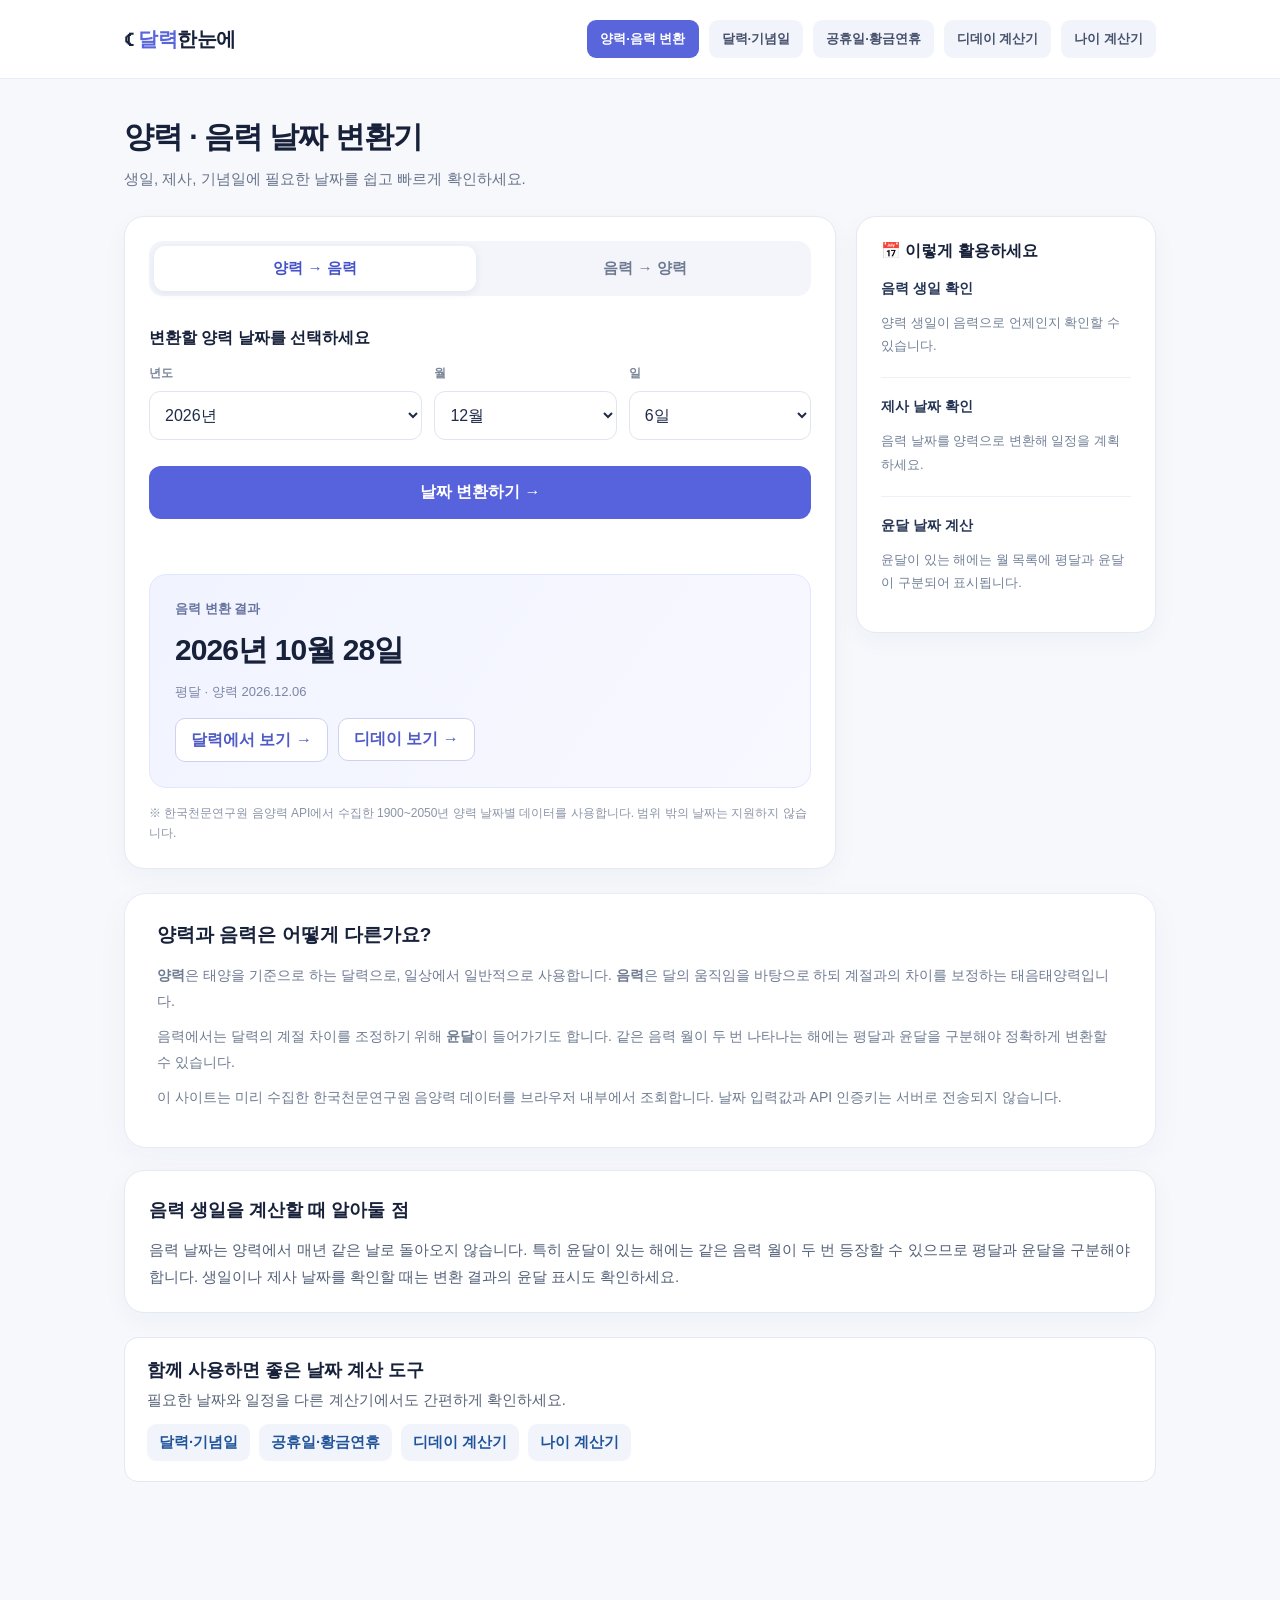
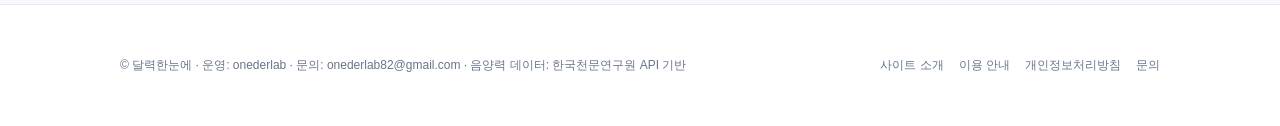
==== commit 01391a9f: "Add files via upload" ====
--- a/index.html
+++ b/index.html
@@ -1,4 +1,4 @@
 <!DOCTYPE html>
 
 <html lang="ko"><head><meta charset="utf-8"/><meta content="width=device-width, initial-scale=1" name="viewport"/><meta content="#f6f8fc" name="theme-color"/><meta content="양력 음력 변환기에서 1900~2050년 날짜를 변환하세요. 음력 양력 변환, 윤달 구분, 음력 생일·제사 날짜 확인을 무료로 제공합니다." name="description"/><title>양력 음력 변환기 - 윤달·음력 생일 날짜 계산 | 달력한눈에</title><link href="assets/index.css" rel="stylesheet"/><link href="assets/site-info.css" rel="stylesheet"/><link href="favicon.svg" rel="icon" type="image/svg+xml"/>
-<meta content="website" property="og:type"/><meta content="ko_KR" property="og:locale"/><meta content="달력한눈에" property="og:site_name"/><meta content="양력 음력 변환기 - 윤달·음력 생일 날짜 계산 | 달력한눈에" property="og:title"/><meta content="양력 음력 변환기에서 1900~2050년 날짜를 변환하세요. 음력 양력 변환, 윤달 구분, 음력 생일·제사 날짜 확인을 무료로 제공합니다." property="og:description"/><link href="assets/shared-layout.css" rel="stylesheet"/><link href="assets/mobile.css" rel="stylesheet"/><link href="https://dalryeok-hannune.pages.dev/" rel="canonical"/><meta content="https://dalryeok-hannune.pages.dev/" property="og:url"/><script type="application/ld+json">{"@context":"https://schema.org","@type":"WebApplication","name":"양력 음력 변환기 - 윤달·음력 생일 날짜 계산","url":"https://dalryeok-hannune.pages.dev/","applicationCategory":"UtilitiesApplication","operatingSystem":"Any","inLanguage":"ko-KR","isAccessibleForFree":true,"description":"양력 음력 변환기에서 1900~2050년 날짜를 변환하세요. 음력 양력 변환, 윤달 구분, 음력 생일·제사 날짜 확인을 무료로 제공합니다.","offers":{"@type":"Offer","price":"0","priceCurrency":"KRW"}}</script><link href="assets/seo.css" rel="stylesheet"/><link href="assets/v14.css" rel="stylesheet"/></head><body><header><div class="nav"><div class="brand">☾ <i>달력</i>한눈에</div><nav aria-label="사이트 메뉴" class="site-menu"><a aria-current="page" class="active" href="index.html">양력·음력 변환</a><a href="calendar.html">달력·기념일</a><a href="holidays.html">공휴일·황금연휴</a><a href="dday.html">디데이 계산기</a><a href="age.html">나이 계산기</a></nav></div></header><main><section class="hero"><h1>양력 · 음력 날짜 변환기</h1><p>생일, 제사, 기념일에 필요한 날짜를 쉽고 빠르게 확인하세요.</p></section><div class="layout"><section class="panel"><div class="tabs"><button aria-pressed="true" class="active" id="solarTab" type="button">양력 → 음력</button><button aria-pressed="false" id="lunarTab" type="button">음력 → 양력</button></div><div class="section-label" id="inputTitle">변환할 양력 날짜를 선택하세요</div><div class="fields"><div class="field"><label for="year">년도</label><select id="year"></select></div><div class="field"><label for="month">월</label><select id="month"></select></div><div class="field"><label for="day">일</label><select id="day"></select></div></div><div aria-live="polite" class="leap-help" hidden="" id="monthHelp"></div><button class="primary" id="convert" type="button">날짜 변환하기 →</button><div class="error" id="error" role="alert"></div><div aria-live="polite" class="result"><div class="small" id="resultLabel">음력 변환 결과</div><div class="date" id="resultDate">날짜를 선택해 주세요</div><div class="sub" id="resultSub">공식 데이터에 기록된 날짜를 확인할 수 있습니다.</div><div class="conversion-links"><a class="copy" id="calendarLink" href="calendar.html" aria-disabled="true" tabindex="-1">달력에서 보기 →</a><a class="copy" id="ddayLink" href="dday.html" aria-disabled="true" tabindex="-1">디데이 보기 →</a></div></div><div class="notice">※ 한국천문연구원 음양력 API에서 수집한 1900~2050년 양력 날짜별 데이터를 사용합니다. 범위 밖의 날짜는 지원하지 않습니다.</div></section><aside class="aside"><h3>📅 이렇게 활용하세요</h3><div class="fact">음력 생일 확인</div><p>양력 생일이 음력으로 언제인지 확인할 수 있습니다.</p><div class="line"></div><div class="fact">제사 날짜 확인</div><p>음력 날짜를 양력으로 변환해 일정을 계획하세요.</p><div class="line"></div><div class="fact">윤달 날짜 계산</div><p>윤달이 있는 해에는 월 목록에 평달과 윤달이 구분되어 표시됩니다.</p></aside></div><section class="info"><h2>양력과 음력은 어떻게 다른가요?</h2><p><strong>양력</strong>은 태양을 기준으로 하는 달력으로, 일상에서 일반적으로 사용합니다. <strong>음력</strong>은 달의 움직임을 바탕으로 하되 계절과의 차이를 보정하는 태음태양력입니다.</p><p>음력에서는 달력의 계절 차이를 조정하기 위해 <strong>윤달</strong>이 들어가기도 합니다. 같은 음력 월이 두 번 나타나는 해에는 평달과 윤달을 구분해야 정확하게 변환할 수 있습니다.</p><p>이 사이트는 미리 수집한 한국천문연구원 음양력 데이터를 브라우저 내부에서 조회합니다. 날짜 입력값과 API 인증키는 서버로 전송되지 않습니다.</p></section><section class="panel extra-knowledge"><h2>음력 생일을 계산할 때 알아둘 점</h2><p>음력 날짜는 양력에서 매년 같은 날로 돌아오지 않습니다. 특히 윤달이 있는 해에는 같은 음력 월이 두 번 등장할 수 있으므로 평달과 윤달을 구분해야 합니다. 생일이나 제사 날짜를 확인할 때는 변환 결과의 윤달 표시도 확인하세요.</p></section><section aria-label="관련 무료 날짜 계산 도구" class="seo-related"><h2>함께 사용하면 좋은 날짜 계산 도구</h2><p>필요한 날짜와 일정을 다른 계산기에서도 간편하게 확인하세요.</p><nav aria-label="관련 기능 바로가기"><a href="calendar.html">달력·기념일</a><a href="holidays.html">공휴일·황금연휴</a><a href="dday.html">디데이 계산기</a><a href="age.html">나이 계산기</a></nav></section></main><footer class="site-footer"><div class="footer-inner"><span>© 달력한눈에 · 운영: onederlab · 문의: onederlab82@gmail.com · 음양력 데이터: 한국천문연구원 API 기반</span><nav aria-label="사이트 정보"><a href="about.html">사이트 소개</a><a href="guide.html">이용 안내</a><a href="privacy.html">개인정보처리방침</a><a href="contact.html">문의</a></nav></div></footer><script defer="True" src="assets/lunar-data.js"></script><script defer="True" src="assets/index.js"></script></body></html>
+<meta content="website" property="og:type"/><meta content="ko_KR" property="og:locale"/><meta content="달력한눈에" property="og:site_name"/><meta content="양력 음력 변환기 - 윤달·음력 생일 날짜 계산 | 달력한눈에" property="og:title"/><meta content="양력 음력 변환기에서 1900~2050년 날짜를 변환하세요. 음력 양력 변환, 윤달 구분, 음력 생일·제사 날짜 확인을 무료로 제공합니다." property="og:description"/><link href="assets/shared-layout.css" rel="stylesheet"/><link href="assets/mobile.css" rel="stylesheet"/><link href="https://dalryeok-hannune.pages.dev/" rel="canonical"/><meta content="https://dalryeok-hannune.pages.dev/" property="og:url"/><script type="application/ld+json">{"@context":"https://schema.org","@type":"WebApplication","name":"양력 음력 변환기 - 윤달·음력 생일 날짜 계산","url":"https://dalryeok-hannune.pages.dev/","applicationCategory":"UtilitiesApplication","operatingSystem":"Any","inLanguage":"ko-KR","isAccessibleForFree":true,"description":"양력 음력 변환기에서 1900~2050년 날짜를 변환하세요. 음력 양력 변환, 윤달 구분, 음력 생일·제사 날짜 확인을 무료로 제공합니다.","offers":{"@type":"Offer","price":"0","priceCurrency":"KRW"}}</script><link href="assets/seo.css" rel="stylesheet"/><link href="assets/v14.css" rel="stylesheet"/><link rel="stylesheet" href="assets/mobile-polish.css"/></head><body><header><div class="nav"><div class="brand">☾ <i>달력</i>한눈에</div><nav aria-label="사이트 메뉴" class="site-menu"><a aria-current="page" class="active" href="index.html">양력·음력 변환</a><a href="calendar.html">달력·기념일</a><a href="holidays.html">공휴일·황금연휴</a><a href="dday.html">디데이 계산기</a><a href="age.html">나이 계산기</a></nav></div></header><main><section class="hero"><h1>양력 · 음력 날짜 변환기</h1><p>생일, 제사, 기념일에 필요한 날짜를 쉽고 빠르게 확인하세요.</p></section><div class="layout"><section class="panel"><div class="tabs"><button aria-pressed="true" class="active" id="solarTab" type="button">양력 → 음력</button><button aria-pressed="false" id="lunarTab" type="button">음력 → 양력</button></div><div class="section-label" id="inputTitle">변환할 양력 날짜를 선택하세요</div><div class="fields"><div class="field"><label for="year">년도</label><select id="year"></select></div><div class="field"><label for="month">월</label><select id="month"></select></div><div class="field"><label for="day">일</label><select id="day"></select></div></div><div aria-live="polite" class="leap-help" hidden="" id="monthHelp"></div><button class="primary" id="convert" type="button">날짜 변환하기 →</button><div class="error" id="error" role="alert"></div><div aria-live="polite" class="result"><div class="small" id="resultLabel">음력 변환 결과</div><div class="date" id="resultDate">날짜를 선택해 주세요</div><div class="sub" id="resultSub">공식 데이터에 기록된 날짜를 확인할 수 있습니다.</div><div class="conversion-links"><a class="copy" id="calendarLink" href="calendar.html" aria-disabled="true" tabindex="-1">달력에서 보기 →</a><a class="copy" id="ddayLink" href="dday.html" aria-disabled="true" tabindex="-1">디데이 보기 →</a></div></div><div class="notice">※ 한국천문연구원 음양력 API에서 수집한 1900~2050년 양력 날짜별 데이터를 사용합니다. 범위 밖의 날짜는 지원하지 않습니다.</div></section><aside class="aside"><h3>📅 이렇게 활용하세요</h3><div class="fact">음력 생일 확인</div><p>양력 생일이 음력으로 언제인지 확인할 수 있습니다.</p><div class="line"></div><div class="fact">제사 날짜 확인</div><p>음력 날짜를 양력으로 변환해 일정을 계획하세요.</p><div class="line"></div><div class="fact">윤달 날짜 계산</div><p>윤달이 있는 해에는 월 목록에 평달과 윤달이 구분되어 표시됩니다.</p></aside></div><section class="info"><h2>양력과 음력은 어떻게 다른가요?</h2><p><strong>양력</strong>은 태양을 기준으로 하는 달력으로, 일상에서 일반적으로 사용합니다. <strong>음력</strong>은 달의 움직임을 바탕으로 하되 계절과의 차이를 보정하는 태음태양력입니다.</p><p>음력에서는 달력의 계절 차이를 조정하기 위해 <strong>윤달</strong>이 들어가기도 합니다. 같은 음력 월이 두 번 나타나는 해에는 평달과 윤달을 구분해야 정확하게 변환할 수 있습니다.</p><p>이 사이트는 미리 수집한 한국천문연구원 음양력 데이터를 브라우저 내부에서 조회합니다. 날짜 입력값과 API 인증키는 서버로 전송되지 않습니다.</p></section><section class="panel extra-knowledge"><h2>음력 생일을 계산할 때 알아둘 점</h2><p>음력 날짜는 양력에서 매년 같은 날로 돌아오지 않습니다. 특히 윤달이 있는 해에는 같은 음력 월이 두 번 등장할 수 있으므로 평달과 윤달을 구분해야 합니다. 생일이나 제사 날짜를 확인할 때는 변환 결과의 윤달 표시도 확인하세요.</p></section><section aria-label="관련 무료 날짜 계산 도구" class="seo-related"><h2>함께 사용하면 좋은 날짜 계산 도구</h2><p>필요한 날짜와 일정을 다른 계산기에서도 간편하게 확인하세요.</p><nav aria-label="관련 기능 바로가기"><a href="calendar.html">달력·기념일</a><a href="holidays.html">공휴일·황금연휴</a><a href="dday.html">디데이 계산기</a><a href="age.html">나이 계산기</a></nav></section></main><footer class="site-footer"><div class="footer-inner"><span>© 달력한눈에 · 운영: onederlab · 문의: onederlab82@gmail.com · 음양력 데이터: 한국천문연구원 API 기반</span><nav aria-label="사이트 정보"><a href="about.html">사이트 소개</a><a href="guide.html">이용 안내</a><a href="privacy.html">개인정보처리방침</a><a href="contact.html">문의</a></nav></div></footer><script defer="True" src="assets/lunar-data.js"></script><script defer="True" src="assets/index.js"></script></body></html>
--- a/assets/index.css
+++ b/assets/index.css
@@ -9,3 +9,8 @@
 .conversion-links{display:flex;flex-wrap:wrap;gap:10px;align-items:center;margin-top:17px}
 .conversion-links .copy{margin-top:0;text-align:center;white-space:nowrap}
 @media(max-width:420px){.conversion-links{display:grid;grid-template-columns:repeat(2,minmax(0,1fr));gap:8px}.conversion-links .copy{padding:11px 6px;font-size:13px}}
+
+/* Converter result links: consistent appearance for calendar and D-day. */
+.conversion-links a.copy, .conversion-links a.copy:link, .conversion-links a.copy:visited, .conversion-links a.copy:hover, .conversion-links a.copy:focus { text-decoration: none; }
+.conversion-links a.copy:focus-visible { outline: 3px solid #4356c8; outline-offset: 3px; }
+.conversion-links a.copy[aria-disabled="true"] { opacity: .48; cursor: not-allowed; pointer-events: none; }
--- a/assets/mobile-polish.css
+++ b/assets/mobile-polish.css
@@ -0,0 +1,68 @@
+/* v22: mobile-first polish; deliberately scoped to small viewports. */
+@media (max-width: 600px) {
+  html { -webkit-text-size-adjust:100%; }
+  body { overflow-x:clip; }
+  header .nav { padding:12px 14px 14px; gap:12px; }
+  header .brand { font-size:20px; }
+  header .site-menu { display:grid; grid-template-columns:repeat(6,minmax(0,1fr)); gap:7px; width:100%; }
+  header .site-menu a { grid-column:span 2; display:flex; align-items:center; justify-content:center; min-width:0; min-height:46px; padding:8px 5px; font-size:12px; line-height:1.35; overflow-wrap:keep-all; text-align:center; }
+  header .site-menu a:nth-child(4),header .site-menu a:nth-child(5) { grid-column:span 3; }
+  main, main.holidays-page, main.age-page { padding:22px 12px 46px; }
+  main .hero,main .intro,main.holidays-page .intro { margin-bottom:18px; }
+  main .hero h1,main .intro h1,main.holidays-page .intro h1 { font-size:clamp(23px,6vw,28px); line-height:1.35; overflow-wrap:keep-all; }
+  main .hero p,main .intro p,main.holidays-page .intro p { font-size:14px; line-height:1.65; }
+  main .layout { gap:14px; }
+  main .panel,main.holidays-page .panel,main .aside,main .side { padding:16px; border-radius:15px; }
+  main h2 { line-height:1.4; overflow-wrap:keep-all; }
+  button,select,input { font-size:16px; }
+  button,a { -webkit-tap-highlight-color:transparent; }
+  button,.primary,.dday-primary,.age-button { min-height:44px; }
+  input,select,textarea { min-height:44px; }
+  .tabs button,.dday-tabs button { min-height:46px; }
+  .dday-tabs { gap:7px; }
+  .dday-tabs button { padding:11px 7px; font-size:14px; }
+  .dday-fields { grid-template-columns:minmax(0,1fr); }
+  .dday-fields input { font-size:16px; min-height:48px; }
+  .dday-result { padding:16px; }
+  .dday-result strong { font-size:clamp(26px,8vw,34px); overflow-wrap:anywhere; }
+  .dday-event-grid { grid-template-columns:minmax(0,1fr); }
+  .dday-events-heading { align-items:flex-start; }
+  .dday-events-heading .calendar-jump { display:inline-flex; align-items:center; min-height:44px; }
+  .dday-page>.dday-aside { margin:0 0 16px; }
+  .holiday-head select { min-height:46px; font-size:16px; }
+  .month-heading { flex-wrap:wrap; align-items:center; }
+  .month-heading .month-calendar-link { min-height:40px; display:inline-flex; align-items:center; justify-content:center; font-size:12px; padding:8px 10px; text-decoration:none; }
+  .gold-grid,.month-grid { grid-template-columns:minmax(0,1fr); }
+  .gold-card,.month-card { padding:15px; }
+  .gold-card .range { line-height:1.55; }
+  .age-fields { gap:9px; }
+  .age-results { gap:9px; }
+  .age-results>div { min-width:0; padding:12px; }
+  .age-results strong { font-size:clamp(19px,5vw,28px); overflow-wrap:anywhere; }
+  .grade-grid { gap:10px; }
+  .school-table-wrap { -webkit-overflow-scrolling:touch; }
+  .weekdays,.days { gap:2px; }
+  .day,.empty { min-height:76px; }
+  .day { padding:6px 3px; }
+  .day.selected { padding:5px 2px; }
+  .day .main-date { font-size:clamp(14px,4.2vw,18px)!important; }
+  .day .sub-date { font-size:10px; }
+  .day .event-tag,.holiday-tag { font-size:9px; }
+  .all-event { align-items:flex-start; }
+  .all-event-actions { flex-wrap:wrap; }
+  .all-event-actions a,.all-event-actions button { min-height:40px; display:inline-flex; align-items:center; }
+  .seo-related nav { gap:8px; }
+  .seo-related nav a { min-height:42px; display:inline-flex; align-items:center; }
+  .footer-inner { padding:20px 14px; }
+}
+@media (max-width: 360px) {
+  header .site-menu { gap:5px; }
+  header .site-menu a { font-size:11px; padding:7px 3px; }
+  main,main.holidays-page,main.age-page { padding-left:9px; padding-right:9px; }
+  main .panel,main.holidays-page .panel,main .aside,main .side { padding:12px; }
+  .day,.empty { min-height:72px; }
+  .day .sub-date,.day .event-tag,.holiday-tag { font-size:9px; }
+}
+@media (prefers-reduced-motion:reduce) {
+  html { scroll-behavior:auto; }
+}
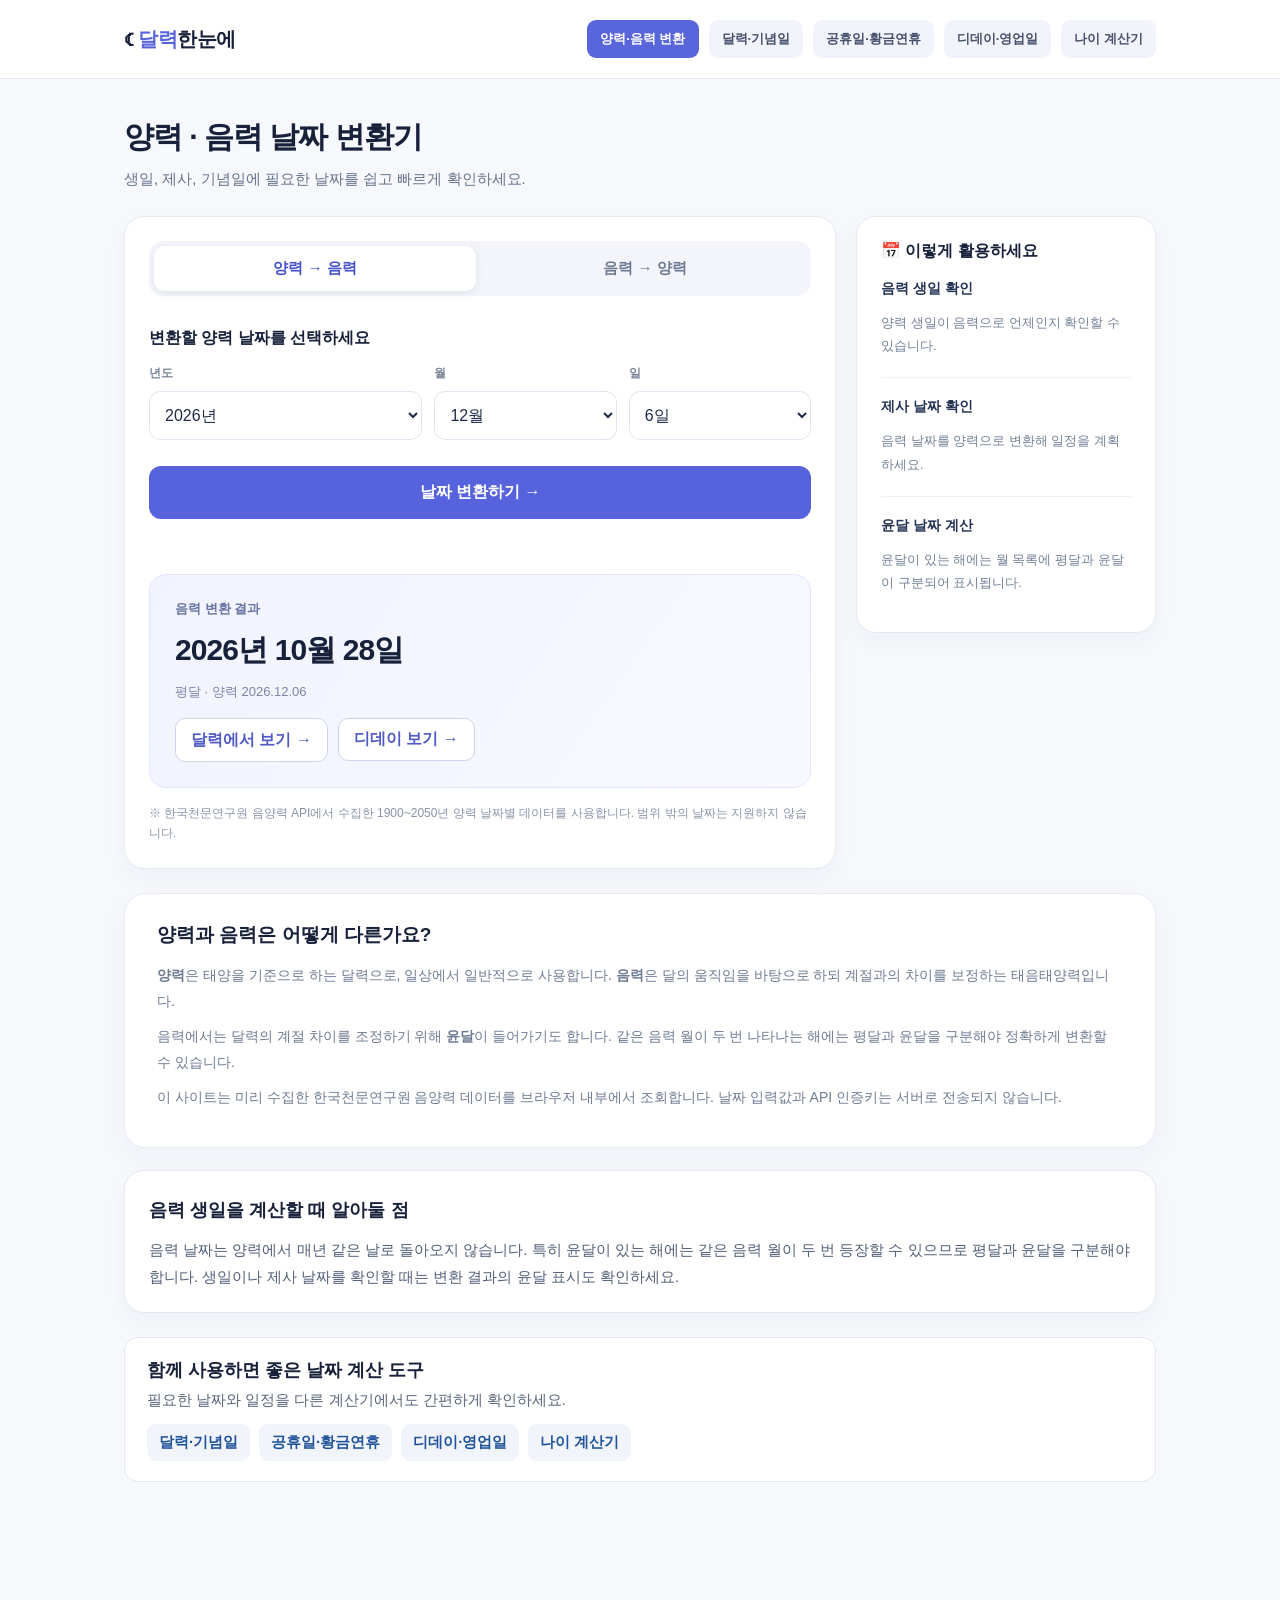
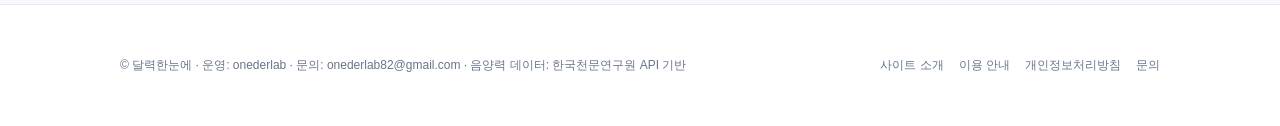
==== commit a7b4f8ed: "Add files via upload" ====
--- a/index.html
+++ b/index.html
@@ -1,4 +1,4 @@
 <!DOCTYPE html>
 
 <html lang="ko"><head><meta charset="utf-8"/><meta content="width=device-width, initial-scale=1" name="viewport"/><meta content="#f6f8fc" name="theme-color"/><meta content="양력 음력 변환기에서 1900~2050년 날짜를 변환하세요. 음력 양력 변환, 윤달 구분, 음력 생일·제사 날짜 확인을 무료로 제공합니다." name="description"/><title>양력 음력 변환기 - 윤달·음력 생일 날짜 계산 | 달력한눈에</title><link href="assets/index.css" rel="stylesheet"/><link href="assets/site-info.css" rel="stylesheet"/><link href="favicon.svg" rel="icon" type="image/svg+xml"/>
-<meta content="website" property="og:type"/><meta content="ko_KR" property="og:locale"/><meta content="달력한눈에" property="og:site_name"/><meta content="양력 음력 변환기 - 윤달·음력 생일 날짜 계산 | 달력한눈에" property="og:title"/><meta content="양력 음력 변환기에서 1900~2050년 날짜를 변환하세요. 음력 양력 변환, 윤달 구분, 음력 생일·제사 날짜 확인을 무료로 제공합니다." property="og:description"/><link href="assets/shared-layout.css" rel="stylesheet"/><link href="assets/mobile.css" rel="stylesheet"/><link href="https://dalryeok-hannune.pages.dev/" rel="canonical"/><meta content="https://dalryeok-hannune.pages.dev/" property="og:url"/><script type="application/ld+json">{"@context":"https://schema.org","@type":"WebApplication","name":"양력 음력 변환기 - 윤달·음력 생일 날짜 계산","url":"https://dalryeok-hannune.pages.dev/","applicationCategory":"UtilitiesApplication","operatingSystem":"Any","inLanguage":"ko-KR","isAccessibleForFree":true,"description":"양력 음력 변환기에서 1900~2050년 날짜를 변환하세요. 음력 양력 변환, 윤달 구분, 음력 생일·제사 날짜 확인을 무료로 제공합니다.","offers":{"@type":"Offer","price":"0","priceCurrency":"KRW"}}</script><link href="assets/seo.css" rel="stylesheet"/><link href="assets/v14.css" rel="stylesheet"/><link rel="stylesheet" href="assets/mobile-polish.css"/></head><body><header><div class="nav"><div class="brand">☾ <i>달력</i>한눈에</div><nav aria-label="사이트 메뉴" class="site-menu"><a aria-current="page" class="active" href="index.html">양력·음력 변환</a><a href="calendar.html">달력·기념일</a><a href="holidays.html">공휴일·황금연휴</a><a href="dday.html">디데이 계산기</a><a href="age.html">나이 계산기</a></nav></div></header><main><section class="hero"><h1>양력 · 음력 날짜 변환기</h1><p>생일, 제사, 기념일에 필요한 날짜를 쉽고 빠르게 확인하세요.</p></section><div class="layout"><section class="panel"><div class="tabs"><button aria-pressed="true" class="active" id="solarTab" type="button">양력 → 음력</button><button aria-pressed="false" id="lunarTab" type="button">음력 → 양력</button></div><div class="section-label" id="inputTitle">변환할 양력 날짜를 선택하세요</div><div class="fields"><div class="field"><label for="year">년도</label><select id="year"></select></div><div class="field"><label for="month">월</label><select id="month"></select></div><div class="field"><label for="day">일</label><select id="day"></select></div></div><div aria-live="polite" class="leap-help" hidden="" id="monthHelp"></div><button class="primary" id="convert" type="button">날짜 변환하기 →</button><div class="error" id="error" role="alert"></div><div aria-live="polite" class="result"><div class="small" id="resultLabel">음력 변환 결과</div><div class="date" id="resultDate">날짜를 선택해 주세요</div><div class="sub" id="resultSub">공식 데이터에 기록된 날짜를 확인할 수 있습니다.</div><div class="conversion-links"><a class="copy" id="calendarLink" href="calendar.html" aria-disabled="true" tabindex="-1">달력에서 보기 →</a><a class="copy" id="ddayLink" href="dday.html" aria-disabled="true" tabindex="-1">디데이 보기 →</a></div></div><div class="notice">※ 한국천문연구원 음양력 API에서 수집한 1900~2050년 양력 날짜별 데이터를 사용합니다. 범위 밖의 날짜는 지원하지 않습니다.</div></section><aside class="aside"><h3>📅 이렇게 활용하세요</h3><div class="fact">음력 생일 확인</div><p>양력 생일이 음력으로 언제인지 확인할 수 있습니다.</p><div class="line"></div><div class="fact">제사 날짜 확인</div><p>음력 날짜를 양력으로 변환해 일정을 계획하세요.</p><div class="line"></div><div class="fact">윤달 날짜 계산</div><p>윤달이 있는 해에는 월 목록에 평달과 윤달이 구분되어 표시됩니다.</p></aside></div><section class="info"><h2>양력과 음력은 어떻게 다른가요?</h2><p><strong>양력</strong>은 태양을 기준으로 하는 달력으로, 일상에서 일반적으로 사용합니다. <strong>음력</strong>은 달의 움직임을 바탕으로 하되 계절과의 차이를 보정하는 태음태양력입니다.</p><p>음력에서는 달력의 계절 차이를 조정하기 위해 <strong>윤달</strong>이 들어가기도 합니다. 같은 음력 월이 두 번 나타나는 해에는 평달과 윤달을 구분해야 정확하게 변환할 수 있습니다.</p><p>이 사이트는 미리 수집한 한국천문연구원 음양력 데이터를 브라우저 내부에서 조회합니다. 날짜 입력값과 API 인증키는 서버로 전송되지 않습니다.</p></section><section class="panel extra-knowledge"><h2>음력 생일을 계산할 때 알아둘 점</h2><p>음력 날짜는 양력에서 매년 같은 날로 돌아오지 않습니다. 특히 윤달이 있는 해에는 같은 음력 월이 두 번 등장할 수 있으므로 평달과 윤달을 구분해야 합니다. 생일이나 제사 날짜를 확인할 때는 변환 결과의 윤달 표시도 확인하세요.</p></section><section aria-label="관련 무료 날짜 계산 도구" class="seo-related"><h2>함께 사용하면 좋은 날짜 계산 도구</h2><p>필요한 날짜와 일정을 다른 계산기에서도 간편하게 확인하세요.</p><nav aria-label="관련 기능 바로가기"><a href="calendar.html">달력·기념일</a><a href="holidays.html">공휴일·황금연휴</a><a href="dday.html">디데이 계산기</a><a href="age.html">나이 계산기</a></nav></section></main><footer class="site-footer"><div class="footer-inner"><span>© 달력한눈에 · 운영: onederlab · 문의: onederlab82@gmail.com · 음양력 데이터: 한국천문연구원 API 기반</span><nav aria-label="사이트 정보"><a href="about.html">사이트 소개</a><a href="guide.html">이용 안내</a><a href="privacy.html">개인정보처리방침</a><a href="contact.html">문의</a></nav></div></footer><script defer="True" src="assets/lunar-data.js"></script><script defer="True" src="assets/index.js"></script></body></html>
+<meta content="website" property="og:type"/><meta content="ko_KR" property="og:locale"/><meta content="달력한눈에" property="og:site_name"/><meta content="양력 음력 변환기 - 윤달·음력 생일 날짜 계산 | 달력한눈에" property="og:title"/><meta content="양력 음력 변환기에서 1900~2050년 날짜를 변환하세요. 음력 양력 변환, 윤달 구분, 음력 생일·제사 날짜 확인을 무료로 제공합니다." property="og:description"/><link href="assets/shared-layout.css" rel="stylesheet"/><link href="assets/mobile.css" rel="stylesheet"/><link href="https://dalryeok-hannune.pages.dev/" rel="canonical"/><meta content="https://dalryeok-hannune.pages.dev/" property="og:url"/><script type="application/ld+json">{"@context":"https://schema.org","@type":"WebApplication","name":"양력 음력 변환기 - 윤달·음력 생일 날짜 계산","url":"https://dalryeok-hannune.pages.dev/","applicationCategory":"UtilitiesApplication","operatingSystem":"Any","inLanguage":"ko-KR","isAccessibleForFree":true,"description":"양력 음력 변환기에서 1900~2050년 날짜를 변환하세요. 음력 양력 변환, 윤달 구분, 음력 생일·제사 날짜 확인을 무료로 제공합니다.","offers":{"@type":"Offer","price":"0","priceCurrency":"KRW"}}</script><link href="assets/seo.css" rel="stylesheet"/><link href="assets/v14.css" rel="stylesheet"/><link rel="stylesheet" href="assets/mobile-polish.css"/></head><body><header><div class="nav"><div class="brand">☾ <i>달력</i>한눈에</div><nav aria-label="사이트 메뉴" class="site-menu"><a aria-current="page" class="active" href="index.html">양력·음력 변환</a><a href="calendar.html">달력·기념일</a><a href="holidays.html">공휴일·황금연휴</a><a href="dday.html">디데이·영업일</a><a href="age.html">나이 계산기</a></nav></div></header><main><section class="hero"><h1>양력 · 음력 날짜 변환기</h1><p>생일, 제사, 기념일에 필요한 날짜를 쉽고 빠르게 확인하세요.</p></section><div class="layout"><section class="panel"><div class="tabs"><button aria-pressed="true" class="active" id="solarTab" type="button">양력 → 음력</button><button aria-pressed="false" id="lunarTab" type="button">음력 → 양력</button></div><div class="section-label" id="inputTitle">변환할 양력 날짜를 선택하세요</div><div class="fields"><div class="field"><label for="year">년도</label><select id="year"></select></div><div class="field"><label for="month">월</label><select id="month"></select></div><div class="field"><label for="day">일</label><select id="day"></select></div></div><div aria-live="polite" class="leap-help" hidden="" id="monthHelp"></div><button class="primary" id="convert" type="button">날짜 변환하기 →</button><div class="error" id="error" role="alert"></div><div aria-live="polite" class="result"><div class="small" id="resultLabel">음력 변환 결과</div><div class="date" id="resultDate">날짜를 선택해 주세요</div><div class="sub" id="resultSub">공식 데이터에 기록된 날짜를 확인할 수 있습니다.</div><div class="conversion-links"><a class="copy" id="calendarLink" href="calendar.html" aria-disabled="true" tabindex="-1">달력에서 보기 →</a><a class="copy" id="ddayLink" href="dday.html" aria-disabled="true" tabindex="-1">디데이 보기 →</a></div></div><div class="notice">※ 한국천문연구원 음양력 API에서 수집한 1900~2050년 양력 날짜별 데이터를 사용합니다. 범위 밖의 날짜는 지원하지 않습니다.</div></section><aside class="aside"><h3>📅 이렇게 활용하세요</h3><div class="fact">음력 생일 확인</div><p>양력 생일이 음력으로 언제인지 확인할 수 있습니다.</p><div class="line"></div><div class="fact">제사 날짜 확인</div><p>음력 날짜를 양력으로 변환해 일정을 계획하세요.</p><div class="line"></div><div class="fact">윤달 날짜 계산</div><p>윤달이 있는 해에는 월 목록에 평달과 윤달이 구분되어 표시됩니다.</p></aside></div><section class="info"><h2>양력과 음력은 어떻게 다른가요?</h2><p><strong>양력</strong>은 태양을 기준으로 하는 달력으로, 일상에서 일반적으로 사용합니다. <strong>음력</strong>은 달의 움직임을 바탕으로 하되 계절과의 차이를 보정하는 태음태양력입니다.</p><p>음력에서는 달력의 계절 차이를 조정하기 위해 <strong>윤달</strong>이 들어가기도 합니다. 같은 음력 월이 두 번 나타나는 해에는 평달과 윤달을 구분해야 정확하게 변환할 수 있습니다.</p><p>이 사이트는 미리 수집한 한국천문연구원 음양력 데이터를 브라우저 내부에서 조회합니다. 날짜 입력값과 API 인증키는 서버로 전송되지 않습니다.</p></section><section class="panel extra-knowledge"><h2>음력 생일을 계산할 때 알아둘 점</h2><p>음력 날짜는 양력에서 매년 같은 날로 돌아오지 않습니다. 특히 윤달이 있는 해에는 같은 음력 월이 두 번 등장할 수 있으므로 평달과 윤달을 구분해야 합니다. 생일이나 제사 날짜를 확인할 때는 변환 결과의 윤달 표시도 확인하세요.</p></section><section aria-label="관련 무료 날짜 계산 도구" class="seo-related"><h2>함께 사용하면 좋은 날짜 계산 도구</h2><p>필요한 날짜와 일정을 다른 계산기에서도 간편하게 확인하세요.</p><nav aria-label="관련 기능 바로가기"><a href="calendar.html">달력·기념일</a><a href="holidays.html">공휴일·황금연휴</a><a href="dday.html">디데이·영업일</a><a href="age.html">나이 계산기</a></nav></section></main><footer class="site-footer"><div class="footer-inner"><span>© 달력한눈에 · 운영: onederlab · 문의: onederlab82@gmail.com · 음양력 데이터: 한국천문연구원 API 기반</span><nav aria-label="사이트 정보"><a href="about.html">사이트 소개</a><a href="guide.html">이용 안내</a><a href="privacy.html">개인정보처리방침</a><a href="contact.html">문의</a></nav></div></footer><script defer="True" src="assets/lunar-data.js"></script><script defer="True" src="assets/index.js"></script></body></html>
